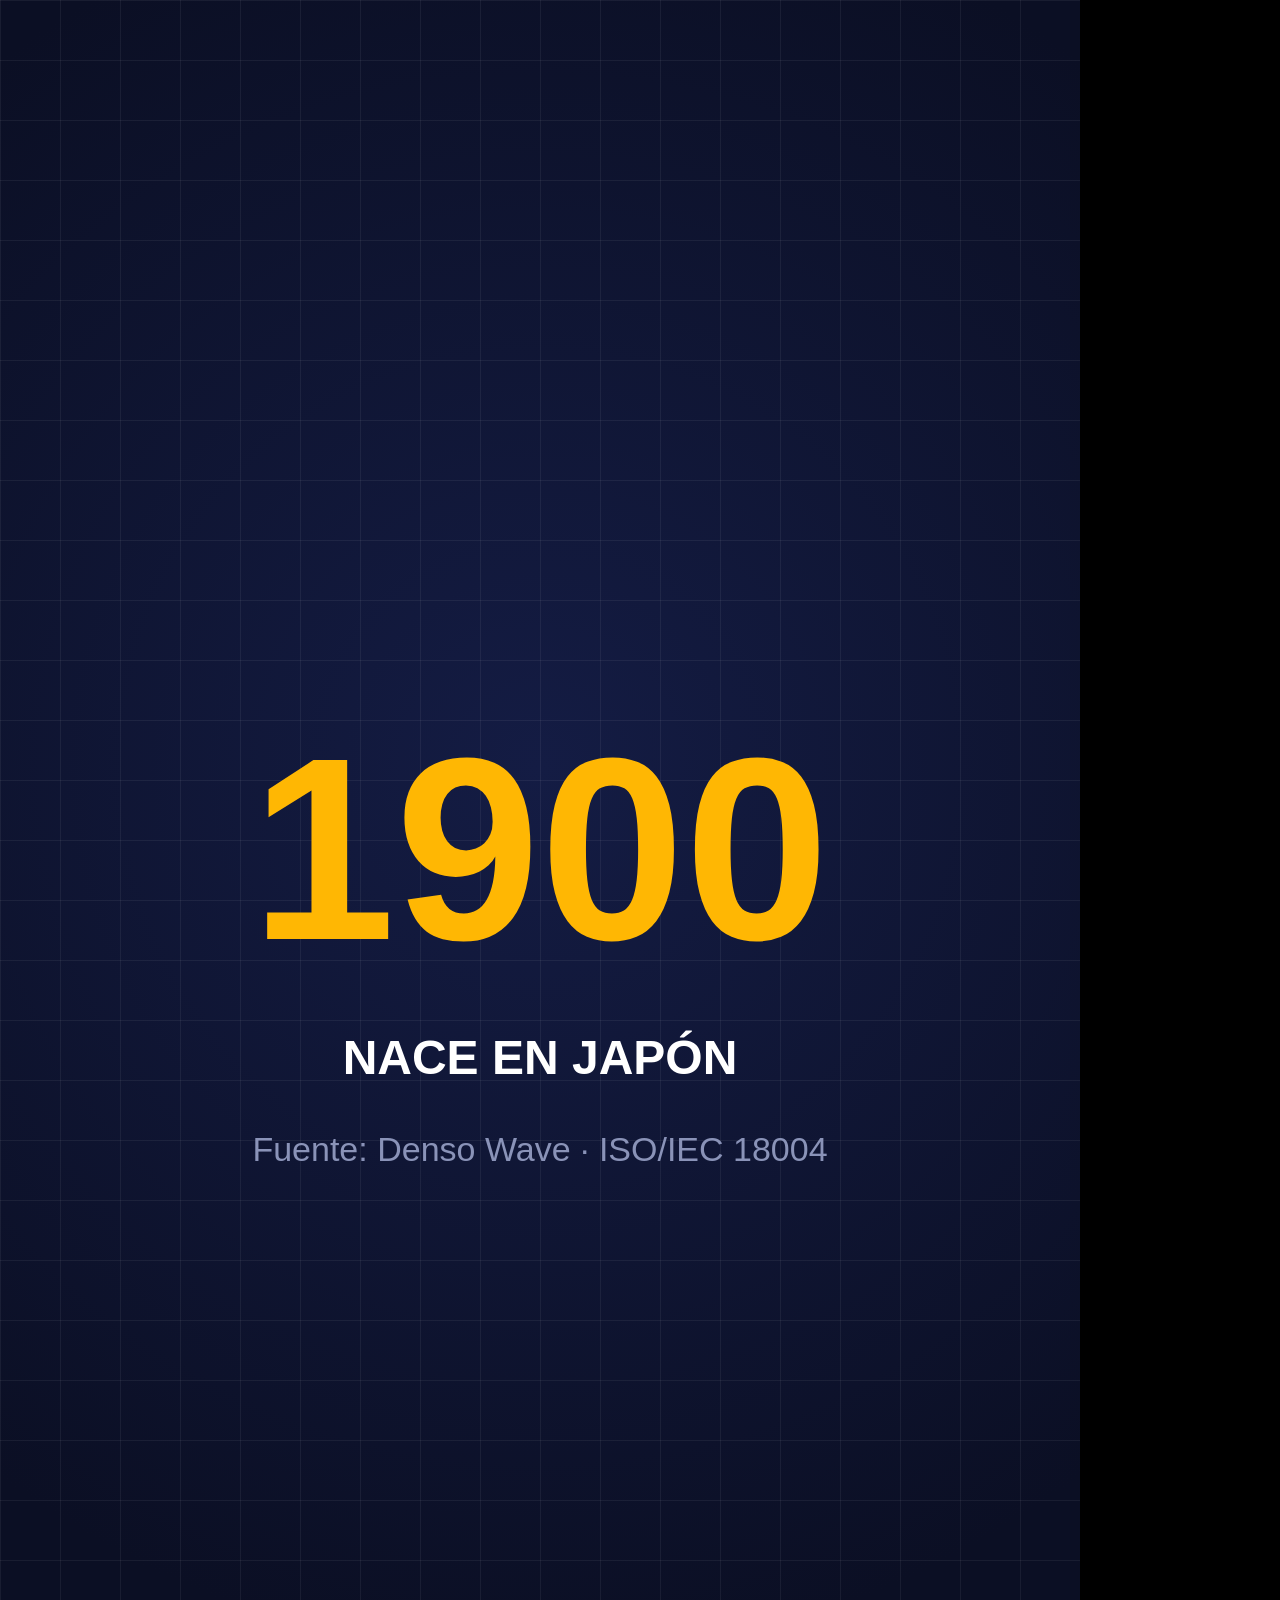
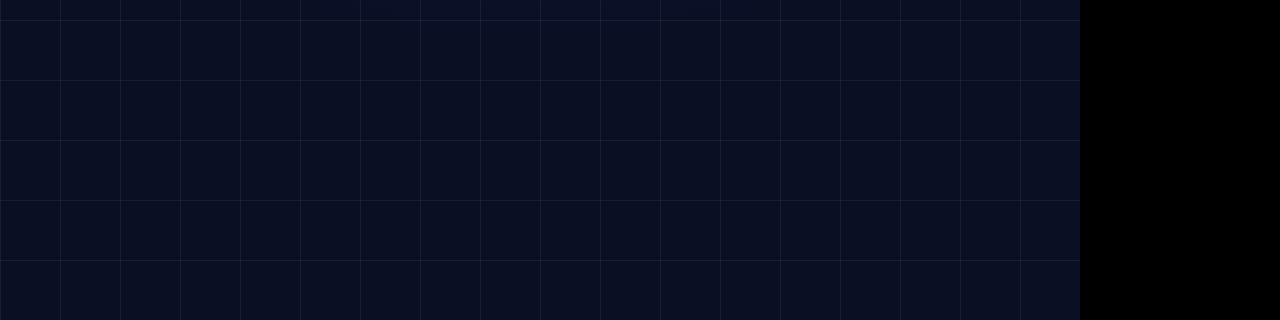
==== episodios/ep01-qr/index.html @ 5efbfc50 "Añade narración TTS y corrige audio en ep01" ====
<!doctype html>
<html lang="es"><head><meta charset="utf-8"><title>Así funciona · QR</title>
<style>
:root{--navy:#192653;--bg:#0B0F24;--blue:#4B5BFF;--amber:#FFB703;--dim:#8A93B8;--bad:#FF5A5F}
*{box-sizing:border-box;margin:0;padding:0}
body{background:#000}
#stage{position:relative;width:1080px;height:1920px;overflow:hidden;background:radial-gradient(circle at 50% 40%,#141c44,var(--bg) 70%);font-family:Montserrat,Inter,Arial,sans-serif;color:#fff}
.grid{position:absolute;inset:0;background-image:linear-gradient(#ffffff0f 1px,transparent 1px),linear-gradient(90deg,#ffffff0f 1px,transparent 1px);background-size:60px 60px}
.abs{position:absolute}
#cap{position:absolute;left:0;right:0;top:300px;height:200px}
.chunk{position:absolute;left:0;right:0;top:0;text-align:center;font-size:76px;font-weight:600;line-height:1.3;opacity:0;visibility:hidden}
.chunk span{color:var(--dim);display:inline-block;margin:0 10px;position:relative}
.chunk span.key{border:4px solid var(--blue);padding:0 14px;border-radius:6px}
.chunk span.key::before,.chunk span.key::after{content:"";position:absolute;width:18px;height:18px;border-radius:50%;background:var(--blue)}
.chunk span.key::before{left:-12px;top:-12px}.chunk span.key::after{right:-12px;bottom:-12px}
#qrclip{left:0;top:0;width:1080px;height:1920px}
#qrwrap{left:127px;top:500px;width:825px;height:825px;background:#fff;border-radius:36px;clip-path:inset(0px)}
#qrsvg{position:absolute;left:66px;top:66px}
.m{fill:#0B0F24}
.patch{left:317px;top:317px;width:190px;height:190px;background:var(--navy);border:6px dashed var(--amber);border-radius:20px;opacity:0}
#logo{left:317px;top:317px;width:190px;height:190px;background:var(--blue);border-radius:36px;display:flex;align-items:center;justify-content:center;font-size:44px;font-weight:800;opacity:0}
#lbls div{position:absolute;left:0;right:0;top:1360px;text-align:center;font-size:46px;font-weight:800;letter-spacing:2px;opacity:0;visibility:hidden}
.card{position:absolute;top:1100px;width:300px;height:220px;border-radius:28px;background:var(--navy);border:4px solid var(--blue);display:flex;align-items:center;justify-content:center;font-size:42px;font-weight:800;opacity:0}
#dato{position:absolute;inset:0;text-align:center}
#num{position:absolute;left:0;right:0;top:700px;font-size:260px;font-weight:800;color:var(--amber)}
#dato .t{position:absolute;left:0;right:0;top:1030px;font-size:48px;font-weight:800}
#dato .s{position:absolute;left:0;right:0;top:1130px;font-size:34px;color:var(--dim)}
#sheet{position:absolute;left:90px;top:760px;width:900px;height:560px;background:#141a33;border-radius:40px;border:3px solid #ffffff22}
#sheet .h{position:absolute;left:0;right:0;top:36px;text-align:center;font-size:40px;font-weight:600;color:var(--dim)}
.av{position:absolute;top:150px;width:150px;height:150px;border-radius:50%;background:var(--navy);border:4px solid var(--blue);display:flex;align-items:center;justify-content:center;font-size:56px;font-weight:800}
#ring{position:absolute;left:105px;top:105px;width:240px;height:240px;border-radius:50%;border:6px solid var(--amber);opacity:0}
#sent{position:absolute;left:150px;right:150px;top:400px;height:100px;border-radius:50px;background:var(--blue);display:flex;align-items:center;justify-content:center;font-size:44px;font-weight:800;opacity:0}
</style></head><body>
<div data-hf-id="hf-7n1z" id="stage" data-composition-id="qr-ep01" data-start="0" data-width="1080" data-height="1920">
  <div data-hf-id="hf-bqx1" id="bg-grid" class="grid clip" data-start="0" data-duration="74" data-track-index="0"></div>
  <div data-hf-id="hf-u56j" id="qrclip" class="abs clip" data-start="0" data-duration="63" data-track-index="1"><div data-hf-id="hf-3ztn" id="qrwrap" class="abs">
    <svg data-hf-id="hf-tzsp" id="qrsvg" width="693" height="693" viewBox="0 0 693 693"></svg>
    <div data-hf-id="hf-oa7d" id="p1" class="abs patch"></div><div data-hf-id="hf-wxkw" id="logo" class="abs">LOGO</div>
  </div></div>
  <div data-hf-id="hf-8rom" id="lbls" class="clip" data-start="0" data-duration="63" data-track-index="2"></div>
  <div data-hf-id="hf-xuyz" id="cards" class="clip" data-start="6" data-duration="7" data-track-index="3">
    <div data-hf-id="hf-lm09" class="card" style="left:60px">MENÚ</div><div data-hf-id="hf-x2vm" class="card" style="left:390px">ENTRADA</div><div data-hf-id="hf-tew7" class="card" style="left:720px">PAGO</div>
  </div>
  <div data-hf-id="hf-582c" id="dato" class="clip" data-start="63" data-duration="6" data-track-index="3">
    <div data-hf-id="hf-shkp" id="num">1900</div><div data-hf-id="hf-7zqu" class="t">NACE EN JAPÓN</div><div data-hf-id="hf-w5sp" class="s">Fuente: Denso Wave · ISO/IEC 18004</div>
  </div>
  <div data-hf-id="hf-tru1" id="cta" class="clip" data-start="69" data-duration="5" data-track-index="3">
    <div data-hf-id="hf-0n66" id="sheet"><div data-hf-id="hf-naue" class="h">Enviar a</div>
      <div data-hf-id="hf-m9y5" class="av" style="left:75px">A</div><div data-hf-id="hf-l2ex" class="av" style="left:285px">B</div><div data-hf-id="hf-ypoh" class="av" style="left:495px">C</div><div data-hf-id="hf-crvk" class="av" style="left:705px">D</div>
      <div data-hf-id="hf-m1rf" id="ring"></div><div data-hf-id="hf-3j3k" id="sent">✓ Enviado</div></div>
  </div>
  <div data-hf-id="hf-qo00" id="cap" class="clip" data-start="0" data-duration="74" data-track-index="5"></div>
  <audio id="voz" src="voz.wav" data-start="0" data-duration="74" data-track-index="9" data-volume="1"></audio>
  <script src="https://cdn.jsdelivr.net/npm/gsap@3.12.5/dist/gsap.min.js"></script>
  <script>
  const tl=gsap.timeline({paused:true});
  const N=[[0, 6, "Tapa un trozo de un [QR] y sigue funcionando. Tapa una [esquina] y no."], [6, 13, "Está en [menús], entradas y pagos. ¿Pero qué hay dentro de esos [cuadraditos]?"], [13, 23, "Es una cuadrícula de cuadrados negros y blancos. Cada uno es un [bit]: un uno o un cero."], [23, 34, "Los tres cuadrados grandes de las [esquinas] le dicen a la cámara dónde empieza el código y cómo está girado."], [34, 45, "El resto guarda un [enlace] en bits. Leerlo no necesita [internet]: el móvil solo abre lo que dice."], [45, 55, "Y hay un truco: guarda datos de sobra. Por eso aguanta un [logo] encima o un rasguño, hasta cierto punto."], [55, 63, "Pero las [esquinas] no se pueden reconstruir, y sin [margen] blanco alrededor, tampoco se lee."], [63, 69, "Nació en [1994] en Japón, para seguir piezas de coches."], [69, 74, "Envíaselo a quien aún [desconfía] de escanear QR."]];
  const n=21,m=33,rnd=(()=>{let a=7;return()=>{a|=0;a=a+0x6D2B79F5|0;let t=Math.imul(a^a>>>15,1|a);t=t+Math.imul(t^t>>>7,61|t)^t;return((t^t>>>14)>>>0)/4294967296}})();
  let f='',t='',d='';
  for(let r=0;r<n;r++)for(let c=0;c<n;c++){
    const R=`<rect x="${c*m}" y="${r*m}" width="${m-3}" height="${m-3}" rx="5"/>`;
    if((r<7&&c<7)||(r<7&&c>=n-7)||(r>=n-7&&c<7)){const a=r<7?r:r-(n-7),b=c<7?c:c-(n-7);if(a%6===0||b%6===0||(a>1&&a<5&&b>1&&b<5))f+=R;}
    else if((r<8&&c<8)||(r<8&&c>=n-8)||(r>=n-8&&c<8)){}
    else if(r===6||c===6){if((r===6&&c%2===0)||(c===6&&r%2===0))t+=R;}
    else if(rnd()>.5)d+=R;
  }
  const S7=7*m;
  const hl=[[0,0],[(n-7)*m,0],[0,(n-7)*m]].map(([x,y])=>`<rect x="${x-14}" y="${y-14}" width="${S7+25}" height="${S7+25}" fill="none" stroke="#4B5BFF" stroke-width="7" rx="8"/>`+[[x-14,y-14],[x+S7+11,y-14],[x-14,y+S7+11],[x+S7+11,y+S7+11]].map(([a,b])=>`<circle cx="${a}" cy="${b}" r="13" fill="#4B5BFF"/>`).join('')).join('');
  document.getElementById('qrsvg').innerHTML=`<g id="f" class="m">${f}</g><g id="t" class="m">${t}</g><g id="d" class="m">${d}</g><g id="hl" opacity="0">${hl}</g>`;
  const W='#qrwrap';
  // ---- subtítulos karaoke (tiempos repartidos por tramo; sustituir por tiempos reales de Whisper) ----
  const cap=document.getElementById('cap');
  N.forEach(([a,b,txt])=>{
    const w=txt.split(' '),dur=(b-a-0.4)/w.length;
    for(let i=0;i<w.length;i+=3){
      const ch=w.slice(i,i+3),el=document.createElement('div');el.className='chunk';
      const sp=ch.map(x=>{const s=document.createElement('span'),k=/\[.*\]/.test(x);s.textContent=x.replace(/[\[\]]/g,'');if(k)s.className='key';el.appendChild(s);return s;});
      cap.appendChild(el);
      const s0=a+i*dur,e0=a+(i+ch.length)*dur;
      tl.set(el,{autoAlpha:1},s0).set(el,{autoAlpha:0},e0);
      sp.forEach((s,j)=>tl.set(s,{color:'#fff',fontWeight:800},s0+j*dur));
    }
  });
  // ---- etiquetas ----
  const LB=[[1.4,3.2,'✓ SE LEE'],[3.8,5.8,'✕ NO SE LEE','bad'],[13.6,19,'NEGRO = 1  ·  BLANCO = 0'],[19.2,22.8,'1 0 1 1 0 0 1 0'],[24,33.4,'ESQUINAS → POSICIÓN Y GIRO'],[34.6,39.6,'DATOS → ENLACE EN BITS'],[40,44.6,'SIN INTERNET'],[46,49,'LOGO ENCIMA ✓'],[49.2,54.6,'SE RECUPERA HASTA ~30 % (NIVEL H)'],[55.6,58.5,'✕ ESQUINA TAPADA','bad'],[59.6,62.8,'✕ SIN MARGEN BLANCO','bad']];
  const lb=document.getElementById('lbls');
  LB.forEach(([a,b,txt,c])=>{const e=document.createElement('div');e.textContent=txt;e.style.color=c==='bad'?'var(--bad)':'var(--amber)';lb.appendChild(e);tl.fromTo(e,{autoAlpha:0},{autoAlpha:1,duration:.25},a).to(e,{autoAlpha:0,duration:.2},b);});
  // ---- 1 gancho ----
  tl.from(W,{scale:.6,autoAlpha:0,duration:.8,ease:'power2.out'},0)
    .to('#p1',{opacity:1,duration:.4},1.2)
    .to('#p1',{x:-237,y:-237,scale:1.421,duration:.5},3.4)
    .to('#p1',{opacity:0,duration:.4},5.4);
  // ---- 2 ancla ----
  tl.to(W,{scale:.4,y:-300,duration:.8,ease:'power2.inOut'},6)
    .fromTo('.card',{y:60,opacity:0},{y:0,opacity:1,duration:.5,stagger:.25},7.2)
    .to(W,{scale:1,y:0,duration:.8,ease:'power2.inOut'},12.2);
  // ---- 3 cuadrícula / bits ----
  tl.to('.m rect',{opacity:.12,duration:.3},13).to('.m rect',{opacity:1,duration:.01,stagger:.02},13.4);
  // ---- 4 esquinas ----
  tl.to('#d rect,#t rect',{opacity:.15,duration:.4},23).to('#hl',{opacity:1,duration:.5},24)
    .to(W,{rotation:90,duration:1.4,ease:'power2.inOut'},28).to(W,{rotation:0,duration:1.2,ease:'power2.inOut'},31)
    .to('#hl',{opacity:0,duration:.3},33.5);
  // ---- 5 datos ----
  tl.to('#d rect,#t rect',{opacity:1,duration:.3},34).to('#f rect',{opacity:.15,duration:.3},34)
    .to('#d',{fill:'#FFB703',duration:.4},34.4)
    .to('#d',{fill:'#0B0F24',duration:.3},45).to('#f rect',{opacity:1,duration:.3},45);
  // ---- 6 corrección de errores ----
  tl.fromTo('#logo',{scale:.3,opacity:0},{scale:1,opacity:1,duration:.5},46).to('#logo',{opacity:0,duration:.3},54.5);
  // ---- 7 esquina tapada y margen ----
  tl.to('#p1',{opacity:1,duration:.4},55.5).to('#p1',{opacity:0,duration:.4},58.6)
    .to(W,{clipPath:'inset(66px 66px 66px 66px)',duration:.8},59.3);
  // ---- 8 dato ----
  const o={v:1900},num=document.getElementById('num');
  tl.fromTo(o,{v:1900},{v:1994,duration:1.5,ease:'power2.out',snap:{v:1},onUpdate:()=>{num.textContent=o.v}},63.2);
  // ---- 9 CTA ----
  tl.from('#sheet',{y:300,opacity:0,duration:.6},69.2).from('.av',{scale:0,duration:.3,stagger:.1},69.8)
    .fromTo('#ring',{scale:.2,opacity:1},{scale:1.4,opacity:0,duration:.6},71).to('#sent',{opacity:1,duration:.3},71.6);
  window.__timelines=window.__timelines||{};window.__timelines['qr-ep01']=tl;
  </script>
</div></body></html>
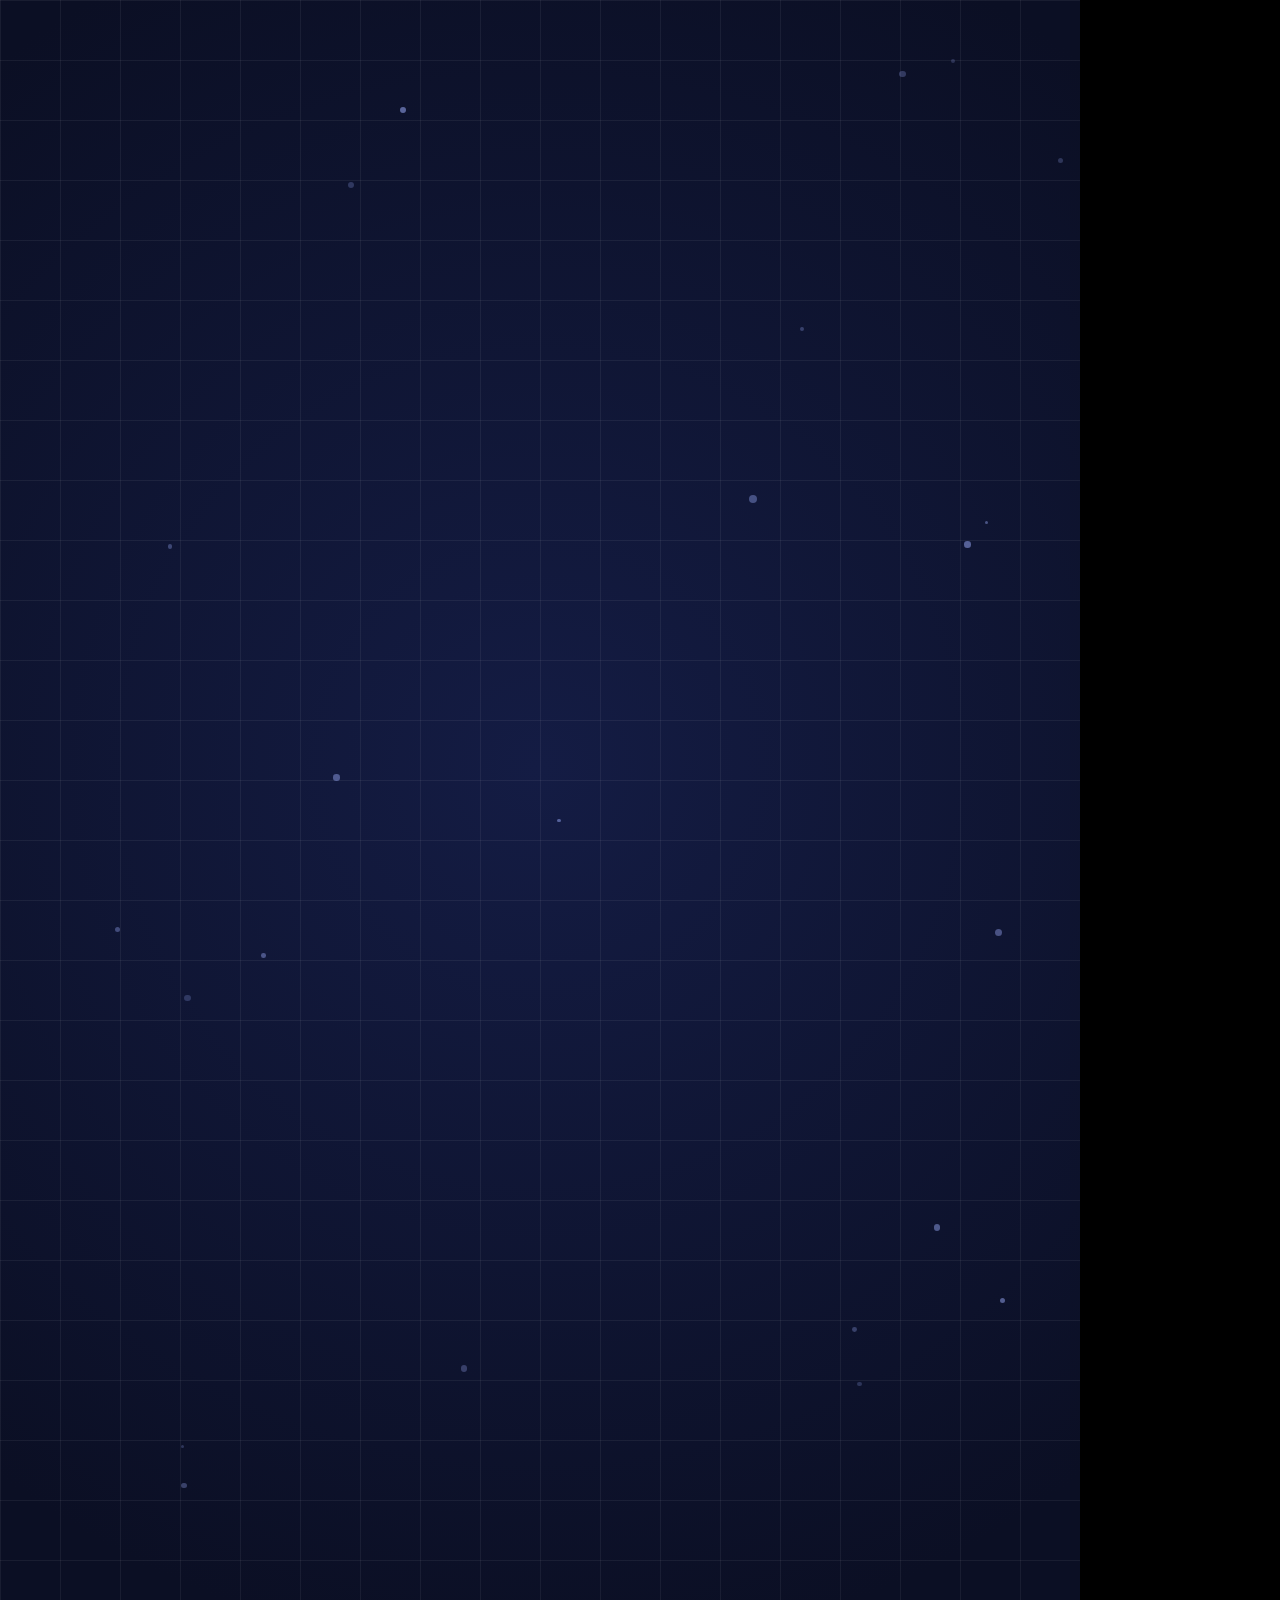
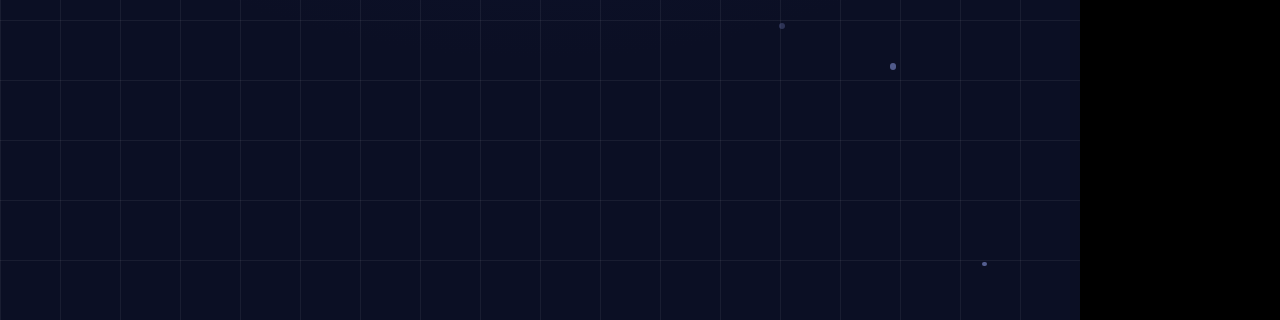
==== commit 6e419bea: "Add files via upload" ====
--- a/episodios/ep01-qr/index.html
+++ b/episodios/ep01-qr/index.html
@@ -5,15 +5,17 @@
 *{box-sizing:border-box;margin:0;padding:0}
 body{background:#000}
 #stage{position:relative;width:1080px;height:1920px;overflow:hidden;background:radial-gradient(circle at 50% 40%,#141c44,var(--bg) 70%);font-family:Montserrat,Inter,Arial,sans-serif;color:#fff}
-.grid{position:absolute;inset:0;background-image:linear-gradient(#ffffff0f 1px,transparent 1px),linear-gradient(90deg,#ffffff0f 1px,transparent 1px);background-size:60px 60px}
 .abs{position:absolute}
+#bgclip,#qrclip{left:0;top:0;width:1080px;height:1920px}
+.grid{position:absolute;inset:-480px;background-image:linear-gradient(#ffffff0f 1px,transparent 1px),linear-gradient(90deg,#ffffff0f 1px,transparent 1px);background-size:60px 60px}
+#dust,#world{position:absolute;left:0;top:0;width:1080px;height:1920px;transform-origin:540px 960px}
+.dot{position:absolute;border-radius:50%;background:#9fb0ff}
 #cap{position:absolute;left:0;right:0;top:300px;height:200px}
 .chunk{position:absolute;left:0;right:0;top:0;text-align:center;font-size:76px;font-weight:600;line-height:1.3;opacity:0;visibility:hidden}
 .chunk span{color:var(--dim);display:inline-block;margin:0 10px;position:relative}
 .chunk span.key{border:4px solid var(--blue);padding:0 14px;border-radius:6px}
 .chunk span.key::before,.chunk span.key::after{content:"";position:absolute;width:18px;height:18px;border-radius:50%;background:var(--blue)}
 .chunk span.key::before{left:-12px;top:-12px}.chunk span.key::after{right:-12px;bottom:-12px}
-#qrclip{left:0;top:0;width:1080px;height:1920px}
 #qrwrap{left:127px;top:500px;width:825px;height:825px;background:#fff;border-radius:36px;clip-path:inset(0px)}
 #qrsvg{position:absolute;left:66px;top:66px}
 .m{fill:#0B0F24}
@@ -22,6 +24,7 @@
 #lbls div{position:absolute;left:0;right:0;top:1360px;text-align:center;font-size:46px;font-weight:800;letter-spacing:2px;opacity:0;visibility:hidden}
 .card{position:absolute;top:1100px;width:300px;height:220px;border-radius:28px;background:var(--navy);border:4px solid var(--blue);display:flex;align-items:center;justify-content:center;font-size:42px;font-weight:800;opacity:0}
 #dato{position:absolute;inset:0;text-align:center}
+#datoin{position:absolute;inset:0}
 #num{position:absolute;left:0;right:0;top:700px;font-size:260px;font-weight:800;color:var(--amber)}
 #dato .t{position:absolute;left:0;right:0;top:1030px;font-size:48px;font-weight:800}
 #dato .s{position:absolute;left:0;right:0;top:1130px;font-size:34px;color:var(--dim)}
@@ -31,25 +34,27 @@
 #ring{position:absolute;left:105px;top:105px;width:240px;height:240px;border-radius:50%;border:6px solid var(--amber);opacity:0}
 #sent{position:absolute;left:150px;right:150px;top:400px;height:100px;border-radius:50px;background:var(--blue);display:flex;align-items:center;justify-content:center;font-size:44px;font-weight:800;opacity:0}
 </style></head><body>
-<div data-hf-id="hf-7n1z" id="stage" data-composition-id="qr-ep01" data-start="0" data-width="1080" data-height="1920">
-  <div data-hf-id="hf-bqx1" id="bg-grid" class="grid clip" data-start="0" data-duration="74" data-track-index="0"></div>
-  <div data-hf-id="hf-u56j" id="qrclip" class="abs clip" data-start="0" data-duration="63" data-track-index="1"><div data-hf-id="hf-3ztn" id="qrwrap" class="abs">
-    <svg data-hf-id="hf-tzsp" id="qrsvg" width="693" height="693" viewBox="0 0 693 693"></svg>
-    <div data-hf-id="hf-oa7d" id="p1" class="abs patch"></div><div data-hf-id="hf-wxkw" id="logo" class="abs">LOGO</div>
+<div id="stage" data-composition-id="qr-ep01" data-start="0" data-width="1080" data-height="1920">
+  <div id="bgclip" class="abs clip" data-start="0" data-duration="74" data-track-index="0"><div id="bg-grid" class="grid"></div><div id="dust"></div></div>
+  <div id="qrclip" class="abs clip" data-start="0" data-duration="63" data-track-index="1">
+    <div id="world"><div id="qrwrap" class="abs">
+      <svg id="qrsvg" width="693" height="693" viewBox="0 0 693 693"></svg>
+      <div id="p1" class="abs patch"></div><div id="logo" class="abs">LOGO</div>
+    </div></div>
+  </div>
+  <div id="lbls" class="clip" data-start="0" data-duration="63" data-track-index="2"></div>
+  <div id="cards" class="clip" data-start="6" data-duration="7" data-track-index="3">
+    <div class="card" style="left:60px">MENÚ</div><div class="card" style="left:390px">ENTRADA</div><div class="card" style="left:720px">PAGO</div>
+  </div>
+  <div id="dato" class="clip" data-start="63" data-duration="6" data-track-index="3"><div id="datoin">
+    <div id="num">1900</div><div class="t">NACE EN JAPÓN</div><div class="s">Fuente: Denso Wave · ISO/IEC 18004</div>
   </div></div>
-  <div data-hf-id="hf-8rom" id="lbls" class="clip" data-start="0" data-duration="63" data-track-index="2"></div>
-  <div data-hf-id="hf-xuyz" id="cards" class="clip" data-start="6" data-duration="7" data-track-index="3">
-    <div data-hf-id="hf-lm09" class="card" style="left:60px">MENÚ</div><div data-hf-id="hf-x2vm" class="card" style="left:390px">ENTRADA</div><div data-hf-id="hf-tew7" class="card" style="left:720px">PAGO</div>
+  <div id="cta" class="clip" data-start="69" data-duration="5" data-track-index="3">
+    <div id="sheet"><div class="h">Enviar a</div>
+      <div class="av" style="left:75px">A</div><div class="av" style="left:285px">B</div><div class="av" style="left:495px">C</div><div class="av" style="left:705px">D</div>
+      <div id="ring"></div><div id="sent">✓ Enviado</div></div>
   </div>
-  <div data-hf-id="hf-582c" id="dato" class="clip" data-start="63" data-duration="6" data-track-index="3">
-    <div data-hf-id="hf-shkp" id="num">1900</div><div data-hf-id="hf-7zqu" class="t">NACE EN JAPÓN</div><div data-hf-id="hf-w5sp" class="s">Fuente: Denso Wave · ISO/IEC 18004</div>
-  </div>
-  <div data-hf-id="hf-tru1" id="cta" class="clip" data-start="69" data-duration="5" data-track-index="3">
-    <div data-hf-id="hf-0n66" id="sheet"><div data-hf-id="hf-naue" class="h">Enviar a</div>
-      <div data-hf-id="hf-m9y5" class="av" style="left:75px">A</div><div data-hf-id="hf-l2ex" class="av" style="left:285px">B</div><div data-hf-id="hf-ypoh" class="av" style="left:495px">C</div><div data-hf-id="hf-crvk" class="av" style="left:705px">D</div>
-      <div data-hf-id="hf-m1rf" id="ring"></div><div data-hf-id="hf-3j3k" id="sent">✓ Enviado</div></div>
-  </div>
-  <div data-hf-id="hf-qo00" id="cap" class="clip" data-start="0" data-duration="74" data-track-index="5"></div>
+  <div id="cap" class="clip" data-start="0" data-duration="74" data-track-index="5"></div>
   <audio id="voz" src="voz.wav" data-start="0" data-duration="74" data-track-index="9" data-volume="1"></audio>
   <script src="https://cdn.jsdelivr.net/npm/gsap@3.12.5/dist/gsap.min.js"></script>
   <script>
@@ -68,51 +73,75 @@
   const hl=[[0,0],[(n-7)*m,0],[0,(n-7)*m]].map(([x,y])=>`<rect x="${x-14}" y="${y-14}" width="${S7+25}" height="${S7+25}" fill="none" stroke="#4B5BFF" stroke-width="7" rx="8"/>`+[[x-14,y-14],[x+S7+11,y-14],[x-14,y+S7+11],[x+S7+11,y+S7+11]].map(([a,b])=>`<circle cx="${a}" cy="${b}" r="13" fill="#4B5BFF"/>`).join('')).join('');
   document.getElementById('qrsvg').innerHTML=`<g id="f" class="m">${f}</g><g id="t" class="m">${t}</g><g id="d" class="m">${d}</g><g id="hl" opacity="0">${hl}</g>`;
   const W='#qrwrap';
-  // ---- subtítulos karaoke (tiempos repartidos por tramo; sustituir por tiempos reales de Whisper) ----
+  // ---- polvo flotante (profundidad) ----
+  const dust=document.getElementById('dust');
+  for(let i=0;i<26;i++){const e=document.createElement('div');e.className='dot';const z=3+rnd()*5;e.style.cssText=`left:${rnd()*1080}px;top:${rnd()*1920}px;width:${z}px;height:${z}px;opacity:${.2+rnd()*.35}`;dust.appendChild(e);}
+  tl.to('.dot',{y:i=>-(120+(i%5)*70),duration:74,ease:'none'},0);
+  // ---- CÁMARA VIRTUAL ----
+  // focus(px,py,S): lleva el punto (px,py) del mundo al centro de la pantalla con zoom S
+  const focus=(px,py,S)=>({x:-S*(px-540),y:-S*(py-960),s:S,r:0});
+  const cl=(v,a)=>Math.max(-a,Math.min(a,v));
+  function cam(t0,dur,st,ease='power2.inOut'){
+    const ps=Math.min(st.s,6);
+    tl.to('#world',{x:st.x,y:st.y,scale:st.s,rotation:st.r,duration:dur,ease},t0)
+      .to('#bg-grid',{x:cl(st.x*.25,220),y:cl(st.y*.25,220),scale:1+(ps-1)*.2,duration:dur,ease},t0)
+      .to('#dust',{x:cl(st.x*.5,400),y:cl(st.y*.5,400),scale:1+(ps-1)*.4,duration:dur,ease},t0);
+  }
+  const blur=(t0,dur,px=7)=>tl.to('#world',{filter:`blur(${px}px)`,duration:dur/2,ease:'power1.out'},t0).to('#world',{filter:'blur(0px)',duration:dur/2,ease:'power1.in'},t0+dur/2);
+  tl.set('#world',{x:0,y:0,scale:1,rotation:0,filter:'blur(0px)'},0);
+  cam(0,6,{x:0,y:0,s:1.1,r:0},'none');                       // 1 gancho: empuje lento
+  cam(6,1.3,{x:0,y:-279,s:.4,r:0},'power3.inOut'); blur(6.1,.9);   // 2 ancla: la cámara se aleja
+  cam(7.4,4.8,{x:0,y:-292,s:.42,r:0},'none');
+  cam(12.2,1.4,focus(307,680,2.2),'power3.inOut'); blur(12.3,.9);  // 3 bits: zoom a los módulos
+  cam(13.6,5.4,focus(560,900,2.2),'none');
+  cam(19,1.4,{x:0,y:0,s:1,r:0});
+  cam(23,1.2,focus(307,680,2.3),'power3.inOut'); blur(23.1,.8,6);  // 4 esquinas: recorre las tres
+  cam(26.2,1.1,focus(769,680,2.3));
+  cam(28.6,1.1,focus(307,1142,2.3));
+  cam(31,1.5,{x:0,y:0,s:1,r:90}); blur(31,1.4,5);                  // giro: la orientación
+  cam(33.1,1.5,focus(640,911,1.5)); blur(33.1,1.3,5);
+  cam(34.6,9.4,focus(440,911,1.5),'none');                          // 5 datos: deriva lenta
+  cam(44,1.6,focus(538,911,1.6));                                   // 6 corrección: empuje al centro
+  tl.to(W,{x:7,y:-5,duration:.05},46.5).to(W,{x:-6,y:4,duration:.05},46.55).to(W,{x:0,y:0,duration:.08},46.6);  // impacto del logo
+  cam(49,6,focus(538,911,1.25),'none');
+  cam(55,1.1,focus(307,680,1.9));                                   // 7 esquina tapada
+  cam(59,1.2,{x:0,y:0,s:1,r:0});
+  cam(61.5,1.5,focus(307,680,64),'power3.in');                      // zoom-through hacia el dato
+  tl.to('#world',{filter:'blur(10px)',duration:1.5,ease:'power2.in'},61.5);
+  tl.to('#bg-grid',{x:0,y:0,scale:1,duration:1.6,ease:'power2.out'},63).to('#dust',{x:0,y:0,scale:1,duration:1.6,ease:'power2.out'},63);   // el fondo se asienta en el dato
+  // ---- subtítulos karaoke (tiempos reales por palabra, generados por tts_guion.py) ----
+  const CAPS=/*CAPS_START*/[{"w": "Tapa", "s": 0.0, "e": 0.35}, {"w": "un", "s": 0.35, "e": 0.52}, {"w": "trozo", "s": 0.52, "e": 0.87}, {"w": "de", "s": 0.87, "e": 1.04}, {"w": "un", "s": 1.04, "e": 1.21}, {"w": "[QR]", "s": 1.21, "e": 1.56}, {"w": "y", "s": 1.56, "e": 1.73}, {"w": "sigue", "s": 1.73, "e": 2.08}, {"w": "funcionando.", "s": 2.08, "e": 2.78, "f": true}, {"w": "Tapa", "s": 3.06, "e": 3.38}, {"w": "una", "s": 3.38, "e": 3.71}, {"w": "[esquina]", "s": 3.71, "e": 4.2}, {"w": "y", "s": 4.2, "e": 4.36}, {"w": "no.", "s": 4.36, "e": 4.52, "f": true}, {"w": "Está", "s": 6.0, "e": 6.35}, {"w": "en", "s": 6.35, "e": 6.52}, {"w": "[menús],", "s": 6.52, "e": 6.87}, {"w": "entradas", "s": 7.05, "e": 7.57}, {"w": "y", "s": 7.57, "e": 7.74}, {"w": "pagos.", "s": 7.74, "e": 8.09, "f": true}, {"w": "¿Pero", "s": 8.37, "e": 8.73}, {"w": "qué", "s": 8.73, "e": 8.91}, {"w": "hay", "s": 8.91, "e": 9.08}, {"w": "dentro", "s": 9.08, "e": 9.44}, {"w": "de", "s": 9.44, "e": 9.62}, {"w": "esos", "s": 9.62, "e": 9.98}, {"w": "[cuadraditos]?", "s": 9.98, "e": 10.69, "f": true}, {"w": "Es", "s": 13.0, "e": 13.18}, {"w": "una", "s": 13.18, "e": 13.55}, {"w": "cuadrícula", "s": 13.55, "e": 14.29}, {"w": "de", "s": 14.29, "e": 14.47}, {"w": "cuadrados", "s": 14.47, "e": 15.03}, {"w": "negros", "s": 15.03, "e": 15.4}, {"w": "y", "s": 15.4, "e": 15.58}, {"w": "blancos.", "s": 15.58, "e": 15.95, "f": true}, {"w": "Cada", "s": 16.23, "e": 16.53}, {"w": "uno", "s": 16.53, "e": 16.82}, {"w": "es", "s": 16.82, "e": 16.97}, {"w": "un", "s": 16.97, "e": 17.12}, {"w": "[bit]:", "s": 17.12, "e": 17.27}, {"w": "un", "s": 17.45, "e": 17.6}, {"w": "uno", "s": 17.6, "e": 17.89}, {"w": "o", "s": 17.89, "e": 18.04}, {"w": "un", "s": 18.04, "e": 18.19}, {"w": "cero.", "s": 18.19, "e": 18.49, "f": true}, {"w": "Los", "s": 23.0, "e": 23.17}, {"w": "tres", "s": 23.17, "e": 23.34}, {"w": "cuadrados", "s": 23.34, "e": 23.86}, {"w": "grandes", "s": 23.86, "e": 24.2}, {"w": "de", "s": 24.2, "e": 24.38}, {"w": "las", "s": 24.38, "e": 24.55}, {"w": "[esquinas]", "s": 24.55, "e": 25.06}, {"w": "le", "s": 25.06, "e": 25.24}, {"w": "dicen", "s": 25.24, "e": 25.58}, {"w": "a", "s": 25.58, "e": 25.75}, {"w": "la", "s": 25.75, "e": 25.92}, {"w": "cámara", "s": 25.92, "e": 26.44}, {"w": "dónde", "s": 26.44, "e": 26.78}, {"w": "empieza", "s": 26.78, "e": 27.3}, {"w": "el", "s": 27.3, "e": 27.47}, {"w": "código", "s": 27.47, "e": 27.99}, {"w": "y", "s": 27.99, "e": 28.16}, {"w": "cómo", "s": 28.16, "e": 28.5}, {"w": "está", "s": 28.5, "e": 28.85}, {"w": "girado.", "s": 28.85, "e": 29.36, "f": true}, {"w": "El", "s": 34.0, "e": 34.21}, {"w": "resto", "s": 34.21, "e": 34.62}, {"w": "guarda", "s": 34.62, "e": 35.03}, {"w": "un", "s": 35.03, "e": 35.23}, {"w": "[enlace]", "s": 35.23, "e": 35.85}, {"w": "en", "s": 35.85, "e": 36.06}, {"w": "bits.", "s": 36.06, "e": 36.26, "f": true}, {"w": "Leerlo", "s": 36.54, "e": 36.87}, {"w": "no", "s": 36.87, "e": 37.04}, {"w": "necesita", "s": 37.04, "e": 37.69}, {"w": "[internet]:", "s": 37.69, "e": 38.19}, {"w": "el", "s": 38.37, "e": 38.53}, {"w": "móvil", "s": 38.53, "e": 38.86}, {"w": "solo", "s": 38.86, "e": 39.19}, {"w": "abre", "s": 39.19, "e": 39.51}, {"w": "lo", "s": 39.51, "e": 39.68}, {"w": "que", "s": 39.68, "e": 39.84}, {"w": "dice.", "s": 39.84, "e": 40.17, "f": true}, {"w": "Y", "s": 45.0, "e": 45.18}, {"w": "hay", "s": 45.18, "e": 45.37}, {"w": "un", "s": 45.37, "e": 45.55}, {"w": "truco:", "s": 45.55, "e": 45.92}, {"w": "guarda", "s": 46.1, "e": 46.47}, {"w": "datos", "s": 46.47, "e": 46.84}, {"w": "de", "s": 46.84, "e": 47.02}, {"w": "sobra.", "s": 47.02, "e": 47.39, "f": true}, {"w": "Por", "s": 47.67, "e": 47.84}, {"w": "eso", "s": 47.84, "e": 48.16}, {"w": "aguanta", "s": 48.16, "e": 48.66}, {"w": "un", "s": 48.66, "e": 48.82}, {"w": "[logo]", "s": 48.82, "e": 49.15}, {"w": "encima", "s": 49.15, "e": 49.64}, {"w": "o", "s": 49.64, "e": 49.8}, {"w": "un", "s": 49.8, "e": 49.97}, {"w": "rasguño,", "s": 49.97, "e": 50.46}, {"w": "hasta", "s": 50.64, "e": 50.97}, {"w": "cierto", "s": 50.97, "e": 51.29}, {"w": "punto.", "s": 51.29, "e": 51.62, "f": true}, {"w": "Pero", "s": 55.0, "e": 55.36}, {"w": "las", "s": 55.36, "e": 55.54}, {"w": "[esquinas]", "s": 55.54, "e": 56.08}, {"w": "no", "s": 56.08, "e": 56.26}, {"w": "se", "s": 56.26, "e": 56.44}, {"w": "pueden", "s": 56.44, "e": 56.8}, {"w": "reconstruir,", "s": 56.8, "e": 57.33}, {"w": "y", "s": 57.51, "e": 57.69}, {"w": "sin", "s": 57.69, "e": 57.87}, {"w": "[margen]", "s": 57.87, "e": 58.23}, {"w": "blanco", "s": 58.23, "e": 58.59}, {"w": "alrededor,", "s": 58.59, "e": 59.31}, {"w": "tampoco", "s": 59.49, "e": 60.03}, {"w": "se", "s": 60.03, "e": 60.21}, {"w": "lee.", "s": 60.21, "e": 60.39, "f": true}, {"w": "Nació", "s": 63.0, "e": 63.35}, {"w": "en", "s": 63.35, "e": 63.53}, {"w": "[1994]", "s": 63.53, "e": 65.28}, {"w": "en", "s": 65.28, "e": 65.46}, {"w": "Japón,", "s": 65.46, "e": 65.81}, {"w": "para", "s": 65.99, "e": 66.34}, {"w": "seguir", "s": 66.34, "e": 66.69}, {"w": "piezas", "s": 66.69, "e": 67.04}, {"w": "de", "s": 67.04, "e": 67.22}, {"w": "coches.", "s": 67.22, "e": 67.57, "f": true}, {"w": "Envíaselo", "s": 69.0, "e": 69.77}, {"w": "a", "s": 69.77, "e": 69.96}, {"w": "quien", "s": 69.96, "e": 70.15}, {"w": "aún", "s": 70.15, "e": 70.35}, {"w": "[desconfía]", "s": 70.35, "e": 70.92}, {"w": "de", "s": 70.92, "e": 71.11}, {"w": "escanear", "s": 71.11, "e": 71.69}, {"w": "QR.", "s": 71.69, "e": 72.08, "f": true}]/*CAPS_END*/;
   const cap=document.getElementById('cap');
-  N.forEach(([a,b,txt])=>{
-    const w=txt.split(' '),dur=(b-a-0.4)/w.length;
-    for(let i=0;i<w.length;i+=3){
-      const ch=w.slice(i,i+3),el=document.createElement('div');el.className='chunk';
-      const sp=ch.map(x=>{const s=document.createElement('span'),k=/\[.*\]/.test(x);s.textContent=x.replace(/[\[\]]/g,'');if(k)s.className='key';el.appendChild(s);return s;});
-      cap.appendChild(el);
-      const s0=a+i*dur,e0=a+(i+ch.length)*dur;
-      tl.set(el,{autoAlpha:1},s0).set(el,{autoAlpha:0},e0);
-      sp.forEach((s,j)=>tl.set(s,{color:'#fff',fontWeight:800},s0+j*dur));
-    }
+  const WORDS=CAPS.length?CAPS:N.flatMap(([a,b,txt])=>{const w=txt.split(' '),d=(b-a-0.4)/w.length;return w.map((x,i)=>({w:x,s:a+i*d,e:a+(i+1)*d}))});
+  const G=[];let cur=[];
+  WORDS.forEach(x=>{cur.push(x);if(cur.length===3||x.f){G.push(cur);cur=[];}});
+  if(cur.length)G.push(cur);
+  G.forEach((g,gi)=>{
+    const el=document.createElement('div');el.className='chunk';
+    const sp=g.map(x=>{const s=document.createElement('span');s.textContent=x.w.replace(/[\[\]]/g,'');if(/\[.*\]/.test(x.w))s.className='key';el.appendChild(s);return s;});
+    cap.appendChild(el);
+    const s0=Math.max(0,g[0].s-0.08),nx=G[gi+1];
+    const e0=Math.max(s0+.2,Math.min(g[g.length-1].e+0.25,nx?nx[0].s-0.02:1e9));
+    tl.set(el,{autoAlpha:1},s0).set(el,{autoAlpha:0},e0);
+    sp.forEach((s,j)=>tl.set(s,{color:'#fff',fontWeight:800},g[j].s));
   });
   // ---- etiquetas ----
   const LB=[[1.4,3.2,'✓ SE LEE'],[3.8,5.8,'✕ NO SE LEE','bad'],[13.6,19,'NEGRO = 1  ·  BLANCO = 0'],[19.2,22.8,'1 0 1 1 0 0 1 0'],[24,33.4,'ESQUINAS → POSICIÓN Y GIRO'],[34.6,39.6,'DATOS → ENLACE EN BITS'],[40,44.6,'SIN INTERNET'],[46,49,'LOGO ENCIMA ✓'],[49.2,54.6,'SE RECUPERA HASTA ~30 % (NIVEL H)'],[55.6,58.5,'✕ ESQUINA TAPADA','bad'],[59.6,62.8,'✕ SIN MARGEN BLANCO','bad']];
   const lb=document.getElementById('lbls');
   LB.forEach(([a,b,txt,c])=>{const e=document.createElement('div');e.textContent=txt;e.style.color=c==='bad'?'var(--bad)':'var(--amber)';lb.appendChild(e);tl.fromTo(e,{autoAlpha:0},{autoAlpha:1,duration:.25},a).to(e,{autoAlpha:0,duration:.2},b);});
-  // ---- 1 gancho ----
+  // ---- escenas ----
   tl.from(W,{scale:.6,autoAlpha:0,duration:.8,ease:'power2.out'},0)
-    .to('#p1',{opacity:1,duration:.4},1.2)
-    .to('#p1',{x:-237,y:-237,scale:1.421,duration:.5},3.4)
-    .to('#p1',{opacity:0,duration:.4},5.4);
-  // ---- 2 ancla ----
-  tl.to(W,{scale:.4,y:-300,duration:.8,ease:'power2.inOut'},6)
-    .fromTo('.card',{y:60,opacity:0},{y:0,opacity:1,duration:.5,stagger:.25},7.2)
-    .to(W,{scale:1,y:0,duration:.8,ease:'power2.inOut'},12.2);
-  // ---- 3 cuadrícula / bits ----
+    .to('#p1',{opacity:1,duration:.4},1.2).to('#p1',{x:-237,y:-237,scale:1.421,duration:.5},3.4).to('#p1',{opacity:0,duration:.4},5.4);
+  tl.fromTo('.card',{y:60,opacity:0},{y:0,opacity:1,duration:.5,stagger:.25},7.2);
   tl.to('.m rect',{opacity:.12,duration:.3},13).to('.m rect',{opacity:1,duration:.01,stagger:.02},13.4);
-  // ---- 4 esquinas ----
-  tl.to('#d rect,#t rect',{opacity:.15,duration:.4},23).to('#hl',{opacity:1,duration:.5},24)
-    .to(W,{rotation:90,duration:1.4,ease:'power2.inOut'},28).to(W,{rotation:0,duration:1.2,ease:'power2.inOut'},31)
-    .to('#hl',{opacity:0,duration:.3},33.5);
-  // ---- 5 datos ----
+  tl.to('#d rect,#t rect',{opacity:.15,duration:.4},23).to('#hl',{opacity:1,duration:.5},24).to('#hl',{opacity:0,duration:.3},33.5);
   tl.to('#d rect,#t rect',{opacity:1,duration:.3},34).to('#f rect',{opacity:.15,duration:.3},34)
-    .to('#d',{fill:'#FFB703',duration:.4},34.4)
-    .to('#d',{fill:'#0B0F24',duration:.3},45).to('#f rect',{opacity:1,duration:.3},45);
-  // ---- 6 corrección de errores ----
+    .to('#d',{fill:'#FFB703',duration:.4},34.4).to('#d',{fill:'#0B0F24',duration:.3},45).to('#f rect',{opacity:1,duration:.3},45);
   tl.fromTo('#logo',{scale:.3,opacity:0},{scale:1,opacity:1,duration:.5},46).to('#logo',{opacity:0,duration:.3},54.5);
-  // ---- 7 esquina tapada y margen ----
-  tl.to('#p1',{opacity:1,duration:.4},55.5).to('#p1',{opacity:0,duration:.4},58.6)
-    .to(W,{clipPath:'inset(66px 66px 66px 66px)',duration:.8},59.3);
-  // ---- 8 dato ----
+  tl.to('#p1',{opacity:1,duration:.4},55.5).to('#p1',{opacity:0,duration:.4},58.6).to(W,{clipPath:'inset(66px 66px 66px 66px)',duration:.8},59.3);
   const o={v:1900},num=document.getElementById('num');
-  tl.fromTo(o,{v:1900},{v:1994,duration:1.5,ease:'power2.out',snap:{v:1},onUpdate:()=>{num.textContent=o.v}},63.2);
-  // ---- 9 CTA ----
+  tl.from('#datoin',{scale:1.8,opacity:0,filter:'blur(12px)',duration:.9,ease:'power3.out'},63)
+    .fromTo(o,{v:1900},{v:1994,duration:1.5,ease:'power2.out',snap:{v:1},onUpdate:()=>{num.textContent=o.v}},63.2);
   tl.from('#sheet',{y:300,opacity:0,duration:.6},69.2).from('.av',{scale:0,duration:.3,stagger:.1},69.8)
     .fromTo('#ring',{scale:.2,opacity:1},{scale:1.4,opacity:0,duration:.6},71).to('#sent',{opacity:1,duration:.3},71.6);
   window.__timelines=window.__timelines||{};window.__timelines['qr-ep01']=tl;
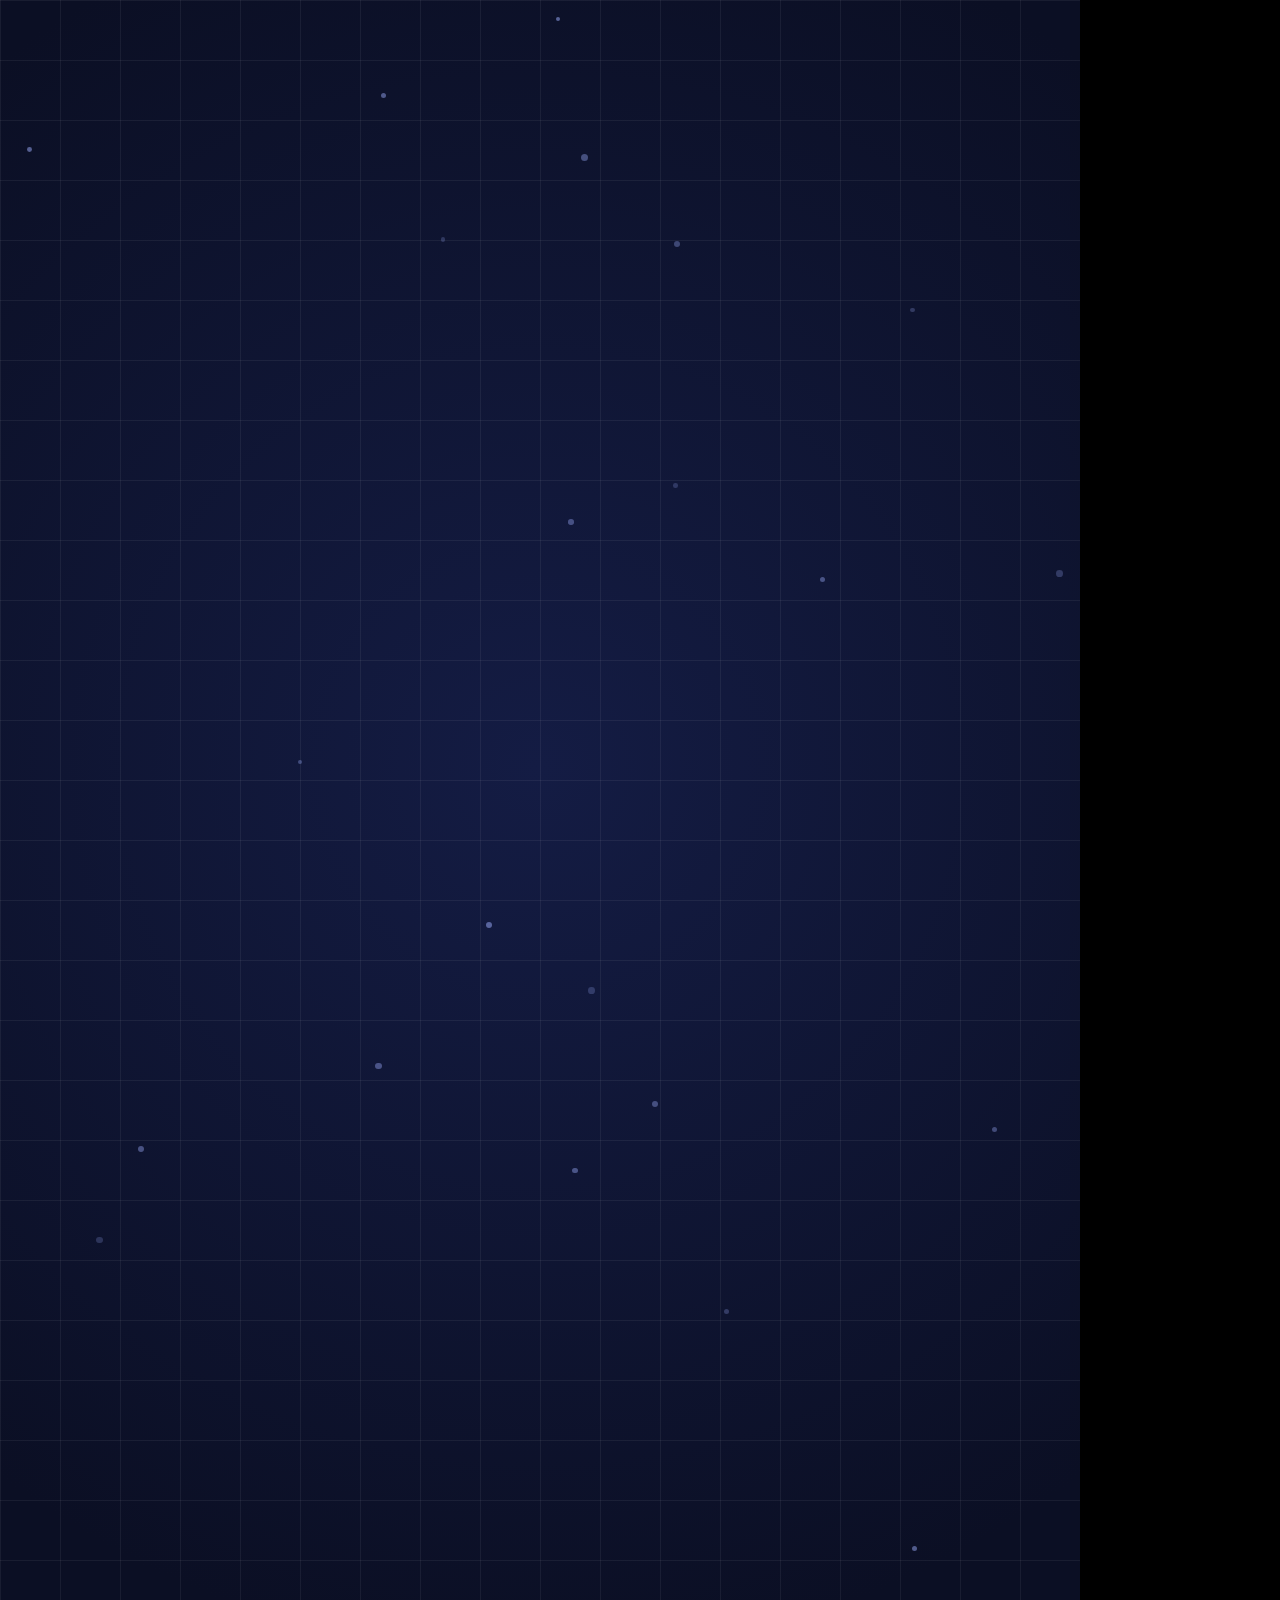
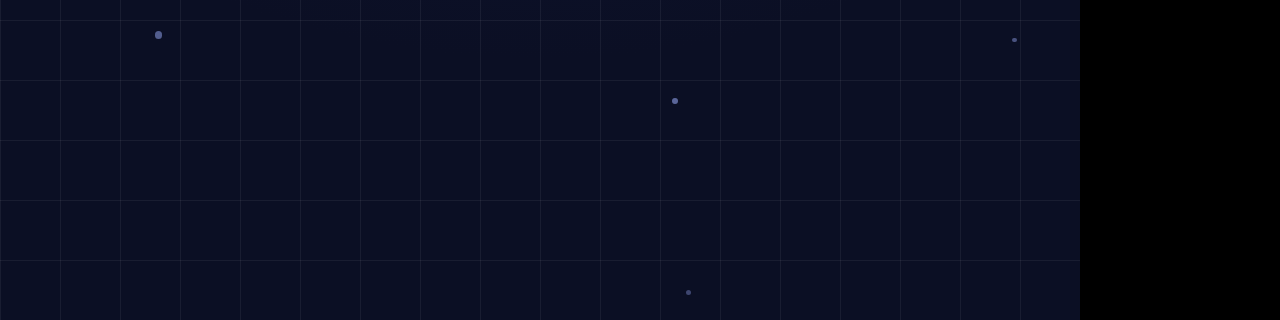
==== commit 6c23fe0f: "Añade comun/ y recuadros por frase (Fase 1)" ====
--- a/episodios/ep01-qr/index.html
+++ b/episodios/ep01-qr/index.html
@@ -1,65 +1,105 @@
 <!doctype html>
-<html lang="es"><head><meta charset="utf-8"><title>Así funciona · QR</title>
+<html lang="es"><head><meta charset="utf-8"><title>Así funciona</title>
 <style>
+/* comun: colores de marca, escenario, subtítulos, etiquetas, máscara anti-choque */
 :root{--navy:#192653;--bg:#0B0F24;--blue:#4B5BFF;--amber:#FFB703;--dim:#8A93B8;--bad:#FF5A5F}
 *{box-sizing:border-box;margin:0;padding:0}
 body{background:#000}
 #stage{position:relative;width:1080px;height:1920px;overflow:hidden;background:radial-gradient(circle at 50% 40%,#141c44,var(--bg) 70%);font-family:Montserrat,Inter,Arial,sans-serif;color:#fff}
 .abs{position:absolute}
-#bgclip,#qrclip{left:0;top:0;width:1080px;height:1920px}
+#bgclip{left:0;top:0;width:1080px;height:1920px}
+#qrclip{left:0;top:0;width:1080px;height:1920px;-webkit-mask-image:linear-gradient(180deg,transparent 430px,#000 530px);mask-image:linear-gradient(180deg,transparent 430px,#000 530px)}
 .grid{position:absolute;inset:-480px;background-image:linear-gradient(#ffffff0f 1px,transparent 1px),linear-gradient(90deg,#ffffff0f 1px,transparent 1px);background-size:60px 60px}
 #dust,#world{position:absolute;left:0;top:0;width:1080px;height:1920px;transform-origin:540px 960px}
 .dot{position:absolute;border-radius:50%;background:#9fb0ff}
-#cap{position:absolute;left:0;right:0;top:300px;height:200px}
-.chunk{position:absolute;left:0;right:0;top:0;text-align:center;font-size:76px;font-weight:600;line-height:1.3;opacity:0;visibility:hidden}
+#cap{position:absolute;left:0;right:0;top:130px;height:290px}
+.chunk{position:absolute;left:0;right:0;top:0;text-align:center;font-size:72px;font-weight:600;line-height:1.3;opacity:0;visibility:hidden}
 .chunk span{color:var(--dim);display:inline-block;margin:0 10px;position:relative}
 .chunk span.key{border:4px solid var(--blue);padding:0 14px;border-radius:6px}
 .chunk span.key::before,.chunk span.key::after{content:"";position:absolute;width:18px;height:18px;border-radius:50%;background:var(--blue)}
 .chunk span.key::before{left:-12px;top:-12px}.chunk span.key::after{right:-12px;bottom:-12px}
+#lbls div{position:absolute;left:50%;top:1340px;transform:translateX(-50%);width:max-content;max-width:980px;text-align:center;font-size:40px;font-weight:800;letter-spacing:1.5px;padding:16px 36px;border-radius:44px;background:rgba(11,15,36,.92);border:3px solid #ffffff22;opacity:0;visibility:hidden}
+/* propio del episodio */
 #qrwrap{left:127px;top:500px;width:825px;height:825px;background:#fff;border-radius:36px;clip-path:inset(0px)}
 #qrsvg{position:absolute;left:66px;top:66px}
 .m{fill:#0B0F24}
 .patch{left:317px;top:317px;width:190px;height:190px;background:var(--navy);border:6px dashed var(--amber);border-radius:20px;opacity:0}
-#logo{left:317px;top:317px;width:190px;height:190px;background:var(--blue);border-radius:36px;display:flex;align-items:center;justify-content:center;font-size:44px;font-weight:800;opacity:0}
-#lbls div{position:absolute;left:0;right:0;top:1360px;text-align:center;font-size:46px;font-weight:800;letter-spacing:2px;opacity:0;visibility:hidden}
-.card{position:absolute;top:1100px;width:300px;height:220px;border-radius:28px;background:var(--navy);border:4px solid var(--blue);display:flex;align-items:center;justify-content:center;font-size:42px;font-weight:800;opacity:0}
-#dato{position:absolute;inset:0;text-align:center}
-#datoin{position:absolute;inset:0}
-#num{position:absolute;left:0;right:0;top:700px;font-size:260px;font-weight:800;color:var(--amber)}
-#dato .t{position:absolute;left:0;right:0;top:1030px;font-size:48px;font-weight:800}
-#dato .s{position:absolute;left:0;right:0;top:1130px;font-size:34px;color:var(--dim)}
+#beam{left:0;top:0;width:825px;height:10px;background:var(--amber);box-shadow:0 0 30px 8px #FFB70388;opacity:0}
+.card{position:absolute;top:1100px;width:300px;height:220px;border-radius:28px;background:var(--navy);border:4px solid var(--blue);display:flex;align-items:center;justify-content:center;font-size:40px;font-weight:800;opacity:0}
 #sheet{position:absolute;left:90px;top:760px;width:900px;height:560px;background:#141a33;border-radius:40px;border:3px solid #ffffff22}
 #sheet .h{position:absolute;left:0;right:0;top:36px;text-align:center;font-size:40px;font-weight:600;color:var(--dim)}
 .av{position:absolute;top:150px;width:150px;height:150px;border-radius:50%;background:var(--navy);border:4px solid var(--blue);display:flex;align-items:center;justify-content:center;font-size:56px;font-weight:800}
 #ring{position:absolute;left:105px;top:105px;width:240px;height:240px;border-radius:50%;border:6px solid var(--amber);opacity:0}
 #sent{position:absolute;left:150px;right:150px;top:400px;height:100px;border-radius:50px;background:var(--blue);display:flex;align-items:center;justify-content:center;font-size:44px;font-weight:800;opacity:0}
+#fol{position:absolute;left:340px;top:560px;width:400px;height:96px;border-radius:48px;background:var(--amber);color:#0B0F24;font-size:44px;font-weight:800}
+#fol span{position:absolute;inset:0;display:flex;align-items:center;justify-content:center}
+#fol2{opacity:0}
 </style></head><body>
-<div id="stage" data-composition-id="qr-ep01" data-start="0" data-width="1080" data-height="1920">
-  <div id="bgclip" class="abs clip" data-start="0" data-duration="74" data-track-index="0"><div id="bg-grid" class="grid"></div><div id="dust"></div></div>
-  <div id="qrclip" class="abs clip" data-start="0" data-duration="63" data-track-index="1">
-    <div id="world"><div id="qrwrap" class="abs">
-      <svg id="qrsvg" width="693" height="693" viewBox="0 0 693 693"></svg>
-      <div id="p1" class="abs patch"></div><div id="logo" class="abs">LOGO</div>
-    </div></div>
+<div data-hf-id="hf-7n1z" id="stage" data-composition-id="qr-ep01" data-start="0" data-width="1080" data-height="1920">
+  <div data-hf-id="hf-117o" id="bgclip" class="abs clip" data-start="0" data-duration="70.0" data-track-index="0"><div data-hf-id="hf-7x5s" id="bg-grid" class="grid"></div><div data-hf-id="hf-r1g1" id="dust"></div></div>
+  <div data-hf-id="hf-vkyj" id="qrclip" class="abs clip" data-start="0" data-duration="65.0" data-track-index="1"><div data-hf-id="hf-j427" id="world"><div data-hf-id="hf-3ztn" id="qrwrap" class="abs">
+      <svg data-hf-id="hf-tzsp" id="qrsvg" width="693" height="693" viewBox="0 0 693 693"></svg>
+      <div data-hf-id="hf-oa7d" id="p1" class="abs patch"></div><div data-hf-id="hf-r4dr" id="beam" class="abs"></div>
+    </div>
+</div></div>
+  <div data-hf-id="hf-6x7q" id="lbls" class="clip" data-start="0" data-duration="65.0" data-track-index="2"></div>
+  <div data-hf-id="hf-9ba6" id="cards" class="clip" data-start="47.21" data-duration="6.77" data-track-index="3">
+    <div data-hf-id="hf-t2uo" class="card" style="left:60px">MENSAJE</div><div data-hf-id="hf-a53e" class="card" style="left:390px">CONTACTO</div><div data-hf-id="hf-51yg" class="card" style="left:720px">WEB</div>
   </div>
-  <div id="lbls" class="clip" data-start="0" data-duration="63" data-track-index="2"></div>
-  <div id="cards" class="clip" data-start="6" data-duration="7" data-track-index="3">
-    <div class="card" style="left:60px">MENÚ</div><div class="card" style="left:390px">ENTRADA</div><div class="card" style="left:720px">PAGO</div>
+  <div data-hf-id="hf-oy0n" id="cta" class="clip" data-start="65.0" data-duration="5" data-track-index="3">
+    <div data-hf-id="hf-hgxk" id="fol"><span data-hf-id="hf-dxcm" id="fol1">＋ Seguir</span><span data-hf-id="hf-u23j" id="fol2">✓ Siguiendo</span></div>
+    <div data-hf-id="hf-0n66" id="sheet"><div data-hf-id="hf-naue" class="h">Enviar a</div>
+      <div data-hf-id="hf-m9y5" class="av" style="left:75px">A</div><div data-hf-id="hf-l2ex" class="av" style="left:285px">B</div><div data-hf-id="hf-ypoh" class="av" style="left:495px">C</div><div data-hf-id="hf-crvk" class="av" style="left:705px">D</div>
+      <div data-hf-id="hf-m1rf" id="ring"></div><div data-hf-id="hf-3j3k" id="sent">✓ Enviado</div></div>
   </div>
-  <div id="dato" class="clip" data-start="63" data-duration="6" data-track-index="3"><div id="datoin">
-    <div id="num">1900</div><div class="t">NACE EN JAPÓN</div><div class="s">Fuente: Denso Wave · ISO/IEC 18004</div>
-  </div></div>
-  <div id="cta" class="clip" data-start="69" data-duration="5" data-track-index="3">
-    <div id="sheet"><div class="h">Enviar a</div>
-      <div class="av" style="left:75px">A</div><div class="av" style="left:285px">B</div><div class="av" style="left:495px">C</div><div class="av" style="left:705px">D</div>
-      <div id="ring"></div><div id="sent">✓ Enviado</div></div>
-  </div>
-  <div id="cap" class="clip" data-start="0" data-duration="74" data-track-index="5"></div>
-  <audio id="voz" src="voz.wav" data-start="0" data-duration="74" data-track-index="9" data-volume="1"></audio>
+
+  <div data-hf-id="hf-q6lu" id="cap" class="clip" data-start="0" data-duration="70.0" data-track-index="5"></div>
+  <audio data-hf-id="hf-jn6q" id="voz" src="voz.wav" data-start="0" data-duration="69.464" data-track-index="9" data-volume="1"></audio>
   <script src="https://cdn.jsdelivr.net/npm/gsap@3.12.5/dist/gsap.min.js"></script>
   <script>
   const tl=gsap.timeline({paused:true});
-  const N=[[0, 6, "Tapa un trozo de un [QR] y sigue funcionando. Tapa una [esquina] y no."], [6, 13, "Está en [menús], entradas y pagos. ¿Pero qué hay dentro de esos [cuadraditos]?"], [13, 23, "Es una cuadrícula de cuadrados negros y blancos. Cada uno es un [bit]: un uno o un cero."], [23, 34, "Los tres cuadrados grandes de las [esquinas] le dicen a la cámara dónde empieza el código y cómo está girado."], [34, 45, "El resto guarda un [enlace] en bits. Leerlo no necesita [internet]: el móvil solo abre lo que dice."], [45, 55, "Y hay un truco: guarda datos de sobra. Por eso aguanta un [logo] encima o un rasguño, hasta cierto punto."], [55, 63, "Pero las [esquinas] no se pueden reconstruir, y sin [margen] blanco alrededor, tampoco se lee."], [63, 69, "Nació en [1994] en Japón, para seguir piezas de coches."], [69, 74, "Envíaselo a quien aún [desconfía] de escanear QR."]];
+  const SC=[[0.0, 7.07], [7.07, 11.07], [11.07, 19.58], [19.58, 27.31], [27.31, 33.86], [33.86, 47.21], [47.21, 53.98], [53.98, 59.18], [59.18, 65.0], [65.0, 70.0]],CL=[[0.13, 3.35], [3.88, 6.61], [7.07, 10.63], [11.07, 11.8], [11.92, 19.25], [19.58, 20.81], [20.98, 27.0], [27.31, 33.62], [33.86, 34.32], [34.32, 34.85], [35.01, 37.19], [37.45, 38.66], [39.01, 39.65], [39.86, 41.63], [41.97, 46.8], [47.21, 49.57], [49.83, 51.26], [51.42, 53.7], [53.98, 56.21], [56.35, 58.82], [59.18, 59.82], [60.13, 64.67], [64.98, 69.34]],CTA=65.0,TOT=70.0;
+  const T=(i,f)=>SC[i][0]+f*(SC[i][1]-SC[i][0]);
+  const C=(k,f=0)=>CL[k][0]+f*(CL[k][1]-CL[k][0]);
+  const CAPS=[{"w": "Este", "s": 0.13, "e": 0.4}, {"w": "código", "s": 0.4, "e": 0.8}, {"w": "[QR]", "s": 0.8, "e": 0.94}, {"w": "puede", "s": 0.94, "e": 1.2}, {"w": "tener", "s": 1.2, "e": 1.47}, {"w": "una", "s": 1.47, "e": 1.74}, {"w": "parte", "s": 1.74, "e": 2.01}, {"w": "[dañada]", "s": 2.01, "e": 2.41}, {"w": "y", "s": 2.41, "e": 2.55}, {"w": "aun", "s": 2.55, "e": 2.68}, {"w": "así", "s": 2.68, "e": 2.95}, {"w": "funcionar.", "s": 2.95, "e": 3.35, "f": true}, {"w": "¿Cómo", "s": 3.88, "e": 4.16}, {"w": "puede", "s": 4.16, "e": 4.45}, {"w": "tu", "s": 4.45, "e": 4.59}, {"w": "celular", "s": 4.59, "e": 5.02}, {"w": "leer", "s": 5.02, "e": 5.17}, {"w": "[información]", "s": 5.17, "e": 5.74}, {"w": "que", "s": 5.74, "e": 5.89}, {"w": "parece", "s": 5.89, "e": 6.32}, {"w": "faltar?", "s": 6.32, "e": 6.61, "f": true}, {"w": "La", "s": 7.07, "e": 7.22}, {"w": "respuesta", "s": 7.22, "e": 7.69}, {"w": "está", "s": 7.69, "e": 8.0}, {"w": "en", "s": 8.0, "e": 8.15}, {"w": "una", "s": 8.15, "e": 8.46}, {"w": "tecnología", "s": 8.46, "e": 9.08}, {"w": "llamada", "s": 9.08, "e": 9.55}, {"w": "[corrección]", "s": 9.55, "e": 10.01}, {"w": "de", "s": 10.01, "e": 10.17}, {"w": "[errores.]", "s": 10.17, "e": 10.63, "f": true}, {"w": "Para", "s": 11.07, "e": 11.31}, {"w": "[entenderla,]", "s": 11.31, "e": 11.8, "f": true}, {"w": "primero", "s": 11.92, "e": 12.41}, {"w": "tenés", "s": 12.41, "e": 12.73}, {"w": "que", "s": 12.73, "e": 12.9}, {"w": "saber", "s": 12.9, "e": 13.22}, {"w": "que", "s": 13.22, "e": 13.39}, {"w": "un", "s": 13.39, "e": 13.55}, {"w": "[QR]", "s": 13.55, "e": 13.71}, {"w": "almacena", "s": 13.71, "e": 14.36}, {"w": "información", "s": 14.36, "e": 15.02}, {"w": "mediante", "s": 15.02, "e": 15.5}, {"w": "pequeños", "s": 15.5, "e": 15.99}, {"w": "[módulos]", "s": 15.99, "e": 16.48}, {"w": "blancos", "s": 16.48, "e": 16.81}, {"w": "y", "s": 16.81, "e": 16.97}, {"w": "negros", "s": 16.97, "e": 17.3}, {"w": "organizados", "s": 17.3, "e": 18.11}, {"w": "en", "s": 18.11, "e": 18.27}, {"w": "una", "s": 18.27, "e": 18.6}, {"w": "cuadrícula.", "s": 18.6, "e": 19.25, "f": true}, {"w": "Cuando", "s": 19.58, "e": 19.83}, {"w": "[apuntás]", "s": 19.83, "e": 20.2}, {"w": "con", "s": 20.2, "e": 20.32}, {"w": "la", "s": 20.32, "e": 20.44}, {"w": "cámara,", "s": 20.44, "e": 20.81, "f": true}, {"w": "el", "s": 20.98, "e": 21.13}, {"w": "celular", "s": 21.13, "e": 21.56}, {"w": "identifica", "s": 21.56, "e": 22.27}, {"w": "los", "s": 22.27, "e": 22.41}, {"w": "patrones", "s": 22.41, "e": 22.84}, {"w": "de", "s": 22.84, "e": 22.99}, {"w": "las", "s": 22.99, "e": 23.13}, {"w": "[esquinas]", "s": 23.13, "e": 23.56}, {"w": "y", "s": 23.56, "e": 23.7}, {"w": "analiza", "s": 23.7, "e": 24.28}, {"w": "la", "s": 24.28, "e": 24.42}, {"w": "distribución", "s": 24.42, "e": 24.99}, {"w": "de", "s": 24.99, "e": 25.13}, {"w": "esos", "s": 25.13, "e": 25.42}, {"w": "[módulos]", "s": 25.42, "e": 25.85}, {"w": "para", "s": 25.85, "e": 26.14}, {"w": "reconstruir", "s": 26.14, "e": 26.57}, {"w": "los", "s": 26.57, "e": 26.71}, {"w": "datos.", "s": 26.71, "e": 27.0, "f": true}, {"w": "Pero", "s": 27.31, "e": 27.63}, {"w": "el", "s": 27.63, "e": 27.78}, {"w": "código", "s": 27.78, "e": 28.26}, {"w": "también", "s": 28.26, "e": 28.57}, {"w": "contiene", "s": 28.57, "e": 29.05}, {"w": "información", "s": 29.05, "e": 29.68}, {"w": "adicional", "s": 29.68, "e": 30.31}, {"w": "que", "s": 30.31, "e": 30.47}, {"w": "permite", "s": 30.47, "e": 30.94}, {"w": "[recuperar]", "s": 30.94, "e": 31.57}, {"w": "parte", "s": 31.57, "e": 31.88}, {"w": "de", "s": 31.88, "e": 32.04}, {"w": "los", "s": 32.04, "e": 32.2}, {"w": "datos", "s": 32.2, "e": 32.51}, {"w": "que", "s": 32.51, "e": 32.67}, {"w": "no", "s": 32.67, "e": 32.83}, {"w": "se", "s": 32.83, "e": 32.99}, {"w": "pudieron", "s": 32.99, "e": 33.46}, {"w": "leer.", "s": 33.46, "e": 33.62, "f": true}, {"w": "Por", "s": 33.86, "e": 34.01}, {"w": "eso,", "s": 34.01, "e": 34.32, "f": true}, {"w": "si", "s": 34.32, "e": 34.41}, {"w": "está", "s": 34.41, "e": 34.58}, {"w": "[rayado,]", "s": 34.58, "e": 34.85, "f": true}, {"w": "[sucio]", "s": 35.01, "e": 35.3}, {"w": "o", "s": 35.3, "e": 35.44}, {"w": "tiene", "s": 35.44, "e": 35.74}, {"w": "una", "s": 35.74, "e": 36.03}, {"w": "pequeña", "s": 36.03, "e": 36.46}, {"w": "zona", "s": 36.46, "e": 36.75}, {"w": "[tapada,]", "s": 36.75, "e": 37.19, "f": true}, {"w": "todavía", "s": 37.45, "e": 37.9}, {"w": "puede", "s": 37.9, "e": 38.2}, {"w": "[funcionar.]", "s": 38.2, "e": 38.66, "f": true}, {"w": "Sin", "s": 39.01, "e": 39.17}, {"w": "embargo,", "s": 39.17, "e": 39.65, "f": true}, {"w": "no", "s": 39.86, "e": 40.01}, {"w": "significa", "s": 40.01, "e": 40.6}, {"w": "que", "s": 40.6, "e": 40.74}, {"w": "sea", "s": 40.74, "e": 40.89}, {"w": "[indestructible:]", "s": 40.89, "e": 41.63, "f": true}, {"w": "la", "s": 41.97, "e": 42.1}, {"w": "capacidad", "s": 42.1, "e": 42.64}, {"w": "de", "s": 42.64, "e": 42.78}, {"w": "recuperación", "s": 42.78, "e": 43.45}, {"w": "depende", "s": 43.45, "e": 43.85}, {"w": "del", "s": 43.85, "e": 43.98}, {"w": "nivel", "s": 43.98, "e": 44.25}, {"w": "de", "s": 44.25, "e": 44.38}, {"w": "[corrección]", "s": 44.38, "e": 44.79}, {"w": "utilizado", "s": 44.79, "e": 45.46}, {"w": "y", "s": 45.46, "e": 45.59}, {"w": "de", "s": 45.59, "e": 45.73}, {"w": "qué", "s": 45.73, "e": 45.86}, {"w": "parte", "s": 45.86, "e": 46.13}, {"w": "esté", "s": 46.13, "e": 46.4}, {"w": "[dañada.]", "s": 46.4, "e": 46.8, "f": true}, {"w": "Una", "s": 47.21, "e": 47.46}, {"w": "vez", "s": 47.46, "e": 47.58}, {"w": "que", "s": 47.58, "e": 47.71}, {"w": "el", "s": 47.71, "e": 47.83}, {"w": "teléfono", "s": 47.83, "e": 48.33}, {"w": "consigue", "s": 48.33, "e": 48.7}, {"w": "[interpretar]", "s": 48.7, "e": 49.2}, {"w": "los", "s": 49.2, "e": 49.32}, {"w": "datos,", "s": 49.32, "e": 49.57, "f": true}, {"w": "puede", "s": 49.83, "e": 50.15}, {"w": "descubrir", "s": 50.15, "e": 50.62}, {"w": "un", "s": 50.62, "e": 50.78}, {"w": "[mensaje,]", "s": 50.78, "e": 51.26, "f": true}, {"w": "información", "s": 51.42, "e": 52.03}, {"w": "de", "s": 52.03, "e": 52.18}, {"w": "[contacto]", "s": 52.18, "e": 52.63}, {"w": "o", "s": 52.63, "e": 52.79}, {"w": "una", "s": 52.79, "e": 53.09}, {"w": "dirección", "s": 53.09, "e": 53.55}, {"w": "web.", "s": 53.55, "e": 53.7, "f": true}, {"w": "Lo", "s": 53.98, "e": 54.11}, {"w": "sorprendente", "s": 54.11, "e": 54.6}, {"w": "es", "s": 54.6, "e": 54.72}, {"w": "que", "s": 54.72, "e": 54.85}, {"w": "todo", "s": 54.85, "e": 55.1}, {"w": "esto", "s": 55.1, "e": 55.34}, {"w": "sucede", "s": 55.34, "e": 55.71}, {"w": "en", "s": 55.71, "e": 55.84}, {"w": "[segundos,]", "s": 55.84, "e": 56.21, "f": true}, {"w": "sin", "s": 56.35, "e": 56.48}, {"w": "que", "s": 56.48, "e": 56.62}, {"w": "tengas", "s": 56.62, "e": 56.9}, {"w": "que", "s": 56.9, "e": 57.03}, {"w": "entender", "s": 57.03, "e": 57.45}, {"w": "qué", "s": 57.45, "e": 57.58}, {"w": "[significa]", "s": 57.58, "e": 58.13}, {"w": "cada", "s": 58.13, "e": 58.41}, {"w": "cuadrado.", "s": 58.41, "e": 58.82, "f": true}, {"w": "No", "s": 59.18, "e": 59.34}, {"w": "es", "s": 59.34, "e": 59.5}, {"w": "[magia.]", "s": 59.5, "e": 59.82, "f": true}, {"w": "Es", "s": 60.13, "e": 60.27}, {"w": "información", "s": 60.27, "e": 60.82}, {"w": "codificada", "s": 60.82, "e": 61.51}, {"w": "con", "s": 61.51, "e": 61.64}, {"w": "un", "s": 61.64, "e": 61.78}, {"w": "sistema", "s": 61.78, "e": 62.19}, {"w": "preparado", "s": 62.19, "e": 62.74}, {"w": "para", "s": 62.74, "e": 63.02}, {"w": "detectar", "s": 63.02, "e": 63.43}, {"w": "y", "s": 63.43, "e": 63.57}, {"w": "corregir", "s": 63.57, "e": 63.98}, {"w": "ciertos", "s": 63.98, "e": 64.26}, {"w": "[errores.]", "s": 64.26, "e": 64.67, "f": true}, {"w": "Sígueme", "s": 64.98, "e": 65.39}, {"w": "y", "s": 65.39, "e": 65.53}, {"w": "envíaselo", "s": 65.53, "e": 66.07}, {"w": "a", "s": 66.07, "e": 66.21}, {"w": "ese", "s": 66.21, "e": 66.48}, {"w": "[amigo]", "s": 66.48, "e": 66.89}, {"w": "que", "s": 66.89, "e": 67.02}, {"w": "piensa", "s": 67.02, "e": 67.3}, {"w": "que", "s": 67.3, "e": 67.43}, {"w": "un", "s": 67.43, "e": 67.57}, {"w": "[QR]", "s": 67.57, "e": 67.71}, {"w": "deja", "s": 67.71, "e": 67.98}, {"w": "de", "s": 67.98, "e": 68.11}, {"w": "funcionar", "s": 68.11, "e": 68.52}, {"w": "apenas", "s": 68.52, "e": 68.93}, {"w": "se", "s": 68.93, "e": 69.07}, {"w": "raya.", "s": 69.07, "e": 69.34, "f": true}];
+// comun: polvo flotante + cámara virtual (focus, cam, blur) con paralaje del fondo
+(()=>{let a=11;const r=()=>{a|=0;a=a+0x6D2B79F5|0;let t=Math.imul(a^a>>>15,1|a);t=t+Math.imul(t^t>>>7,61|t)^t;return((t^t>>>14)>>>0)/4294967296};
+  const dust=document.getElementById('dust');
+  for(let i=0;i<26;i++){const e=document.createElement('div');e.className='dot';const z=3+r()*5;e.style.cssText=`left:${r()*1080}px;top:${r()*1920}px;width:${z}px;height:${z}px;opacity:${.2+r()*.35}`;dust.appendChild(e);}})();
+tl.to('.dot',{y:i=>-(120+(i%5)*70),duration:TOT,ease:'none'},0);
+// focus(px,py,S): lleva el punto (px,py) del mundo al centro de la pantalla con zoom S
+const focus=(px,py,S)=>({x:-S*(px-540),y:-S*(py-960),s:S,r:0});
+const cl=(v,a)=>Math.max(-a,Math.min(a,v));
+function cam(t0,dur,st,ease='power2.inOut'){
+  const ps=Math.min(st.s,6);
+  tl.to('#world',{x:st.x,y:st.y,scale:st.s,rotation:st.r,duration:dur,ease},t0)
+    .to('#bg-grid',{x:cl(st.x*.25,220),y:cl(st.y*.25,220),scale:1+(ps-1)*.2,duration:dur,ease},t0)
+    .to('#dust',{x:cl(st.x*.5,400),y:cl(st.y*.5,400),scale:1+(ps-1)*.4,duration:dur,ease},t0);
+}
+const blur=(t0,dur,px=7)=>tl.to('#world',{filter:`blur(${px}px)`,duration:dur/2,ease:'power1.out'},t0).to('#world',{filter:'blur(0px)',duration:dur/2,ease:'power1.in'},t0+dur/2);
+
+// comun: etiquetas con fondo propio. etiquetas([[inicio,fin,'TEXTO','bad'?], ...])
+function etiquetas(LB){
+  const lb=document.getElementById('lbls');
+  LB.forEach(([a,b,txt,c])=>{const e=document.createElement('div');e.textContent=txt;e.style.color=c==='bad'?'var(--bad)':'var(--amber)';lb.appendChild(e);tl.fromTo(e,{autoAlpha:0},{autoAlpha:1,duration:.25},a).to(e,{autoAlpha:0,duration:.2},b);});
+}
+
+// comun: subtítulos karaoke. Usa CAPS = [{w,s,e,f}] (palabra, inicio, fin, fin de cláusula). Las [palabras] llevan recuadro.
+const cap=document.getElementById('cap');
+const G=[];let cur=[];
+CAPS.forEach(x=>{cur.push(x);if(cur.length===3||x.f){G.push(cur);cur=[];}});
+if(cur.length)G.push(cur);
+G.forEach((g,gi)=>{
+  const el=document.createElement('div');el.className='chunk';
+  const sp=g.map(x=>{const s=document.createElement('span');s.textContent=x.w.replace(/[\[\]]/g,'');if(/\[.*\]/.test(x.w))s.className='key';el.appendChild(s);return s;});
+  cap.appendChild(el);
+  const s0=Math.max(0,g[0].s-0.08),nx=G[gi+1];
+  const e0=Math.max(s0+.2,Math.min(g[g.length-1].e+0.25,nx?nx[0].s-0.02:1e9));
+  tl.set(el,{autoAlpha:1},s0).set(el,{autoAlpha:0},e0);
+  sp.forEach((s,j)=>tl.set(s,{color:'#fff',fontWeight:800},g[j].s));
+});
+
+// propio del episodio: el QR, la coreografía de cámara, las etiquetas y las escenas
   const n=21,m=33,rnd=(()=>{let a=7;return()=>{a|=0;a=a+0x6D2B79F5|0;let t=Math.imul(a^a>>>15,1|a);t=t+Math.imul(t^t>>>7,61|t)^t;return((t^t>>>14)>>>0)/4294967296}})();
   let f='',t='',d='';
   for(let r=0;r<n;r++)for(let c=0;c<n;c++){
@@ -71,79 +111,61 @@
   }
   const S7=7*m;
   const hl=[[0,0],[(n-7)*m,0],[0,(n-7)*m]].map(([x,y])=>`<rect x="${x-14}" y="${y-14}" width="${S7+25}" height="${S7+25}" fill="none" stroke="#4B5BFF" stroke-width="7" rx="8"/>`+[[x-14,y-14],[x+S7+11,y-14],[x-14,y+S7+11],[x+S7+11,y+S7+11]].map(([a,b])=>`<circle cx="${a}" cy="${b}" r="13" fill="#4B5BFF"/>`).join('')).join('');
-  document.getElementById('qrsvg').innerHTML=`<g id="f" class="m">${f}</g><g id="t" class="m">${t}</g><g id="d" class="m">${d}</g><g id="hl" opacity="0">${hl}</g>`;
-  const W='#qrwrap';
-  // ---- polvo flotante (profundidad) ----
-  const dust=document.getElementById('dust');
-  for(let i=0;i<26;i++){const e=document.createElement('div');e.className='dot';const z=3+rnd()*5;e.style.cssText=`left:${rnd()*1080}px;top:${rnd()*1920}px;width:${z}px;height:${z}px;opacity:${.2+rnd()*.35}`;dust.appendChild(e);}
-  tl.to('.dot',{y:i=>-(120+(i%5)*70),duration:74,ease:'none'},0);
-  // ---- CÁMARA VIRTUAL ----
-  // focus(px,py,S): lleva el punto (px,py) del mundo al centro de la pantalla con zoom S
-  const focus=(px,py,S)=>({x:-S*(px-540),y:-S*(py-960),s:S,r:0});
-  const cl=(v,a)=>Math.max(-a,Math.min(a,v));
-  function cam(t0,dur,st,ease='power2.inOut'){
-    const ps=Math.min(st.s,6);
-    tl.to('#world',{x:st.x,y:st.y,scale:st.s,rotation:st.r,duration:dur,ease},t0)
-      .to('#bg-grid',{x:cl(st.x*.25,220),y:cl(st.y*.25,220),scale:1+(ps-1)*.2,duration:dur,ease},t0)
-      .to('#dust',{x:cl(st.x*.5,400),y:cl(st.y*.5,400),scale:1+(ps-1)*.4,duration:dur,ease},t0);
-  }
-  const blur=(t0,dur,px=7)=>tl.to('#world',{filter:`blur(${px}px)`,duration:dur/2,ease:'power1.out'},t0).to('#world',{filter:'blur(0px)',duration:dur/2,ease:'power1.in'},t0+dur/2);
+  const scr='<path d="M110 120 L330 330" stroke="#fff" stroke-width="13" stroke-linecap="round"/><path d="M200 80 L420 300" stroke="#fff" stroke-width="9" stroke-linecap="round"/><path d="M90 250 L250 420" stroke="#fff" stroke-width="11" stroke-linecap="round"/>';
+  document.getElementById('qrsvg').innerHTML=`<g id="f" class="m">${f}</g><g id="t" class="m">${t}</g><g id="d" class="m">${d}</g><g id="hl" opacity="0">${hl}</g><g id="scr" opacity="0">${scr}</g><ellipse id="stn" cx="470" cy="470" rx="105" ry="80" fill="#8a6a3b" opacity="0"/>`;
+  const W='#qrwrap',NR=document.querySelectorAll('.m rect').length;
+  const WIDE={x:0,y:0,s:1,r:0}, DIVE0=CTA-1.4;
   tl.set('#world',{x:0,y:0,scale:1,rotation:0,filter:'blur(0px)'},0);
-  cam(0,6,{x:0,y:0,s:1.1,r:0},'none');                       // 1 gancho: empuje lento
-  cam(6,1.3,{x:0,y:-279,s:.4,r:0},'power3.inOut'); blur(6.1,.9);   // 2 ancla: la cámara se aleja
-  cam(7.4,4.8,{x:0,y:-292,s:.42,r:0},'none');
-  cam(12.2,1.4,focus(307,680,2.2),'power3.inOut'); blur(12.3,.9);  // 3 bits: zoom a los módulos
-  cam(13.6,5.4,focus(560,900,2.2),'none');
-  cam(19,1.4,{x:0,y:0,s:1,r:0});
-  cam(23,1.2,focus(307,680,2.3),'power3.inOut'); blur(23.1,.8,6);  // 4 esquinas: recorre las tres
-  cam(26.2,1.1,focus(769,680,2.3));
-  cam(28.6,1.1,focus(307,1142,2.3));
-  cam(31,1.5,{x:0,y:0,s:1,r:90}); blur(31,1.4,5);                  // giro: la orientación
-  cam(33.1,1.5,focus(640,911,1.5)); blur(33.1,1.3,5);
-  cam(34.6,9.4,focus(440,911,1.5),'none');                          // 5 datos: deriva lenta
-  cam(44,1.6,focus(538,911,1.6));                                   // 6 corrección: empuje al centro
-  tl.to(W,{x:7,y:-5,duration:.05},46.5).to(W,{x:-6,y:4,duration:.05},46.55).to(W,{x:0,y:0,duration:.08},46.6);  // impacto del logo
-  cam(49,6,focus(538,911,1.25),'none');
-  cam(55,1.1,focus(307,680,1.9));                                   // 7 esquina tapada
-  cam(59,1.2,{x:0,y:0,s:1,r:0});
-  cam(61.5,1.5,focus(307,680,64),'power3.in');                      // zoom-through hacia el dato
-  tl.to('#world',{filter:'blur(10px)',duration:1.5,ease:'power2.in'},61.5);
-  tl.to('#bg-grid',{x:0,y:0,scale:1,duration:1.6,ease:'power2.out'},63).to('#dust',{x:0,y:0,scale:1,duration:1.6,ease:'power2.out'},63);   // el fondo se asienta en el dato
-  // ---- subtítulos karaoke (tiempos reales por palabra, generados por tts_guion.py) ----
-  const CAPS=/*CAPS_START*/[{"w": "Tapa", "s": 0.0, "e": 0.35}, {"w": "un", "s": 0.35, "e": 0.52}, {"w": "trozo", "s": 0.52, "e": 0.87}, {"w": "de", "s": 0.87, "e": 1.04}, {"w": "un", "s": 1.04, "e": 1.21}, {"w": "[QR]", "s": 1.21, "e": 1.56}, {"w": "y", "s": 1.56, "e": 1.73}, {"w": "sigue", "s": 1.73, "e": 2.08}, {"w": "funcionando.", "s": 2.08, "e": 2.78, "f": true}, {"w": "Tapa", "s": 3.06, "e": 3.38}, {"w": "una", "s": 3.38, "e": 3.71}, {"w": "[esquina]", "s": 3.71, "e": 4.2}, {"w": "y", "s": 4.2, "e": 4.36}, {"w": "no.", "s": 4.36, "e": 4.52, "f": true}, {"w": "Está", "s": 6.0, "e": 6.35}, {"w": "en", "s": 6.35, "e": 6.52}, {"w": "[menús],", "s": 6.52, "e": 6.87}, {"w": "entradas", "s": 7.05, "e": 7.57}, {"w": "y", "s": 7.57, "e": 7.74}, {"w": "pagos.", "s": 7.74, "e": 8.09, "f": true}, {"w": "¿Pero", "s": 8.37, "e": 8.73}, {"w": "qué", "s": 8.73, "e": 8.91}, {"w": "hay", "s": 8.91, "e": 9.08}, {"w": "dentro", "s": 9.08, "e": 9.44}, {"w": "de", "s": 9.44, "e": 9.62}, {"w": "esos", "s": 9.62, "e": 9.98}, {"w": "[cuadraditos]?", "s": 9.98, "e": 10.69, "f": true}, {"w": "Es", "s": 13.0, "e": 13.18}, {"w": "una", "s": 13.18, "e": 13.55}, {"w": "cuadrícula", "s": 13.55, "e": 14.29}, {"w": "de", "s": 14.29, "e": 14.47}, {"w": "cuadrados", "s": 14.47, "e": 15.03}, {"w": "negros", "s": 15.03, "e": 15.4}, {"w": "y", "s": 15.4, "e": 15.58}, {"w": "blancos.", "s": 15.58, "e": 15.95, "f": true}, {"w": "Cada", "s": 16.23, "e": 16.53}, {"w": "uno", "s": 16.53, "e": 16.82}, {"w": "es", "s": 16.82, "e": 16.97}, {"w": "un", "s": 16.97, "e": 17.12}, {"w": "[bit]:", "s": 17.12, "e": 17.27}, {"w": "un", "s": 17.45, "e": 17.6}, {"w": "uno", "s": 17.6, "e": 17.89}, {"w": "o", "s": 17.89, "e": 18.04}, {"w": "un", "s": 18.04, "e": 18.19}, {"w": "cero.", "s": 18.19, "e": 18.49, "f": true}, {"w": "Los", "s": 23.0, "e": 23.17}, {"w": "tres", "s": 23.17, "e": 23.34}, {"w": "cuadrados", "s": 23.34, "e": 23.86}, {"w": "grandes", "s": 23.86, "e": 24.2}, {"w": "de", "s": 24.2, "e": 24.38}, {"w": "las", "s": 24.38, "e": 24.55}, {"w": "[esquinas]", "s": 24.55, "e": 25.06}, {"w": "le", "s": 25.06, "e": 25.24}, {"w": "dicen", "s": 25.24, "e": 25.58}, {"w": "a", "s": 25.58, "e": 25.75}, {"w": "la", "s": 25.75, "e": 25.92}, {"w": "cámara", "s": 25.92, "e": 26.44}, {"w": "dónde", "s": 26.44, "e": 26.78}, {"w": "empieza", "s": 26.78, "e": 27.3}, {"w": "el", "s": 27.3, "e": 27.47}, {"w": "código", "s": 27.47, "e": 27.99}, {"w": "y", "s": 27.99, "e": 28.16}, {"w": "cómo", "s": 28.16, "e": 28.5}, {"w": "está", "s": 28.5, "e": 28.85}, {"w": "girado.", "s": 28.85, "e": 29.36, "f": true}, {"w": "El", "s": 34.0, "e": 34.21}, {"w": "resto", "s": 34.21, "e": 34.62}, {"w": "guarda", "s": 34.62, "e": 35.03}, {"w": "un", "s": 35.03, "e": 35.23}, {"w": "[enlace]", "s": 35.23, "e": 35.85}, {"w": "en", "s": 35.85, "e": 36.06}, {"w": "bits.", "s": 36.06, "e": 36.26, "f": true}, {"w": "Leerlo", "s": 36.54, "e": 36.87}, {"w": "no", "s": 36.87, "e": 37.04}, {"w": "necesita", "s": 37.04, "e": 37.69}, {"w": "[internet]:", "s": 37.69, "e": 38.19}, {"w": "el", "s": 38.37, "e": 38.53}, {"w": "móvil", "s": 38.53, "e": 38.86}, {"w": "solo", "s": 38.86, "e": 39.19}, {"w": "abre", "s": 39.19, "e": 39.51}, {"w": "lo", "s": 39.51, "e": 39.68}, {"w": "que", "s": 39.68, "e": 39.84}, {"w": "dice.", "s": 39.84, "e": 40.17, "f": true}, {"w": "Y", "s": 45.0, "e": 45.18}, {"w": "hay", "s": 45.18, "e": 45.37}, {"w": "un", "s": 45.37, "e": 45.55}, {"w": "truco:", "s": 45.55, "e": 45.92}, {"w": "guarda", "s": 46.1, "e": 46.47}, {"w": "datos", "s": 46.47, "e": 46.84}, {"w": "de", "s": 46.84, "e": 47.02}, {"w": "sobra.", "s": 47.02, "e": 47.39, "f": true}, {"w": "Por", "s": 47.67, "e": 47.84}, {"w": "eso", "s": 47.84, "e": 48.16}, {"w": "aguanta", "s": 48.16, "e": 48.66}, {"w": "un", "s": 48.66, "e": 48.82}, {"w": "[logo]", "s": 48.82, "e": 49.15}, {"w": "encima", "s": 49.15, "e": 49.64}, {"w": "o", "s": 49.64, "e": 49.8}, {"w": "un", "s": 49.8, "e": 49.97}, {"w": "rasguño,", "s": 49.97, "e": 50.46}, {"w": "hasta", "s": 50.64, "e": 50.97}, {"w": "cierto", "s": 50.97, "e": 51.29}, {"w": "punto.", "s": 51.29, "e": 51.62, "f": true}, {"w": "Pero", "s": 55.0, "e": 55.36}, {"w": "las", "s": 55.36, "e": 55.54}, {"w": "[esquinas]", "s": 55.54, "e": 56.08}, {"w": "no", "s": 56.08, "e": 56.26}, {"w": "se", "s": 56.26, "e": 56.44}, {"w": "pueden", "s": 56.44, "e": 56.8}, {"w": "reconstruir,", "s": 56.8, "e": 57.33}, {"w": "y", "s": 57.51, "e": 57.69}, {"w": "sin", "s": 57.69, "e": 57.87}, {"w": "[margen]", "s": 57.87, "e": 58.23}, {"w": "blanco", "s": 58.23, "e": 58.59}, {"w": "alrededor,", "s": 58.59, "e": 59.31}, {"w": "tampoco", "s": 59.49, "e": 60.03}, {"w": "se", "s": 60.03, "e": 60.21}, {"w": "lee.", "s": 60.21, "e": 60.39, "f": true}, {"w": "Nació", "s": 63.0, "e": 63.35}, {"w": "en", "s": 63.35, "e": 63.53}, {"w": "[1994]", "s": 63.53, "e": 65.28}, {"w": "en", "s": 65.28, "e": 65.46}, {"w": "Japón,", "s": 65.46, "e": 65.81}, {"w": "para", "s": 65.99, "e": 66.34}, {"w": "seguir", "s": 66.34, "e": 66.69}, {"w": "piezas", "s": 66.69, "e": 67.04}, {"w": "de", "s": 67.04, "e": 67.22}, {"w": "coches.", "s": 67.22, "e": 67.57, "f": true}, {"w": "Envíaselo", "s": 69.0, "e": 69.77}, {"w": "a", "s": 69.77, "e": 69.96}, {"w": "quien", "s": 69.96, "e": 70.15}, {"w": "aún", "s": 70.15, "e": 70.35}, {"w": "[desconfía]", "s": 70.35, "e": 70.92}, {"w": "de", "s": 70.92, "e": 71.11}, {"w": "escanear", "s": 71.11, "e": 71.69}, {"w": "QR.", "s": 71.69, "e": 72.08, "f": true}]/*CAPS_END*/;
-  const cap=document.getElementById('cap');
-  const WORDS=CAPS.length?CAPS:N.flatMap(([a,b,txt])=>{const w=txt.split(' '),d=(b-a-0.4)/w.length;return w.map((x,i)=>({w:x,s:a+i*d,e:a+(i+1)*d}))});
-  const G=[];let cur=[];
-  WORDS.forEach(x=>{cur.push(x);if(cur.length===3||x.f){G.push(cur);cur=[];}});
-  if(cur.length)G.push(cur);
-  G.forEach((g,gi)=>{
-    const el=document.createElement('div');el.className='chunk';
-    const sp=g.map(x=>{const s=document.createElement('span');s.textContent=x.w.replace(/[\[\]]/g,'');if(/\[.*\]/.test(x.w))s.className='key';el.appendChild(s);return s;});
-    cap.appendChild(el);
-    const s0=Math.max(0,g[0].s-0.08),nx=G[gi+1];
-    const e0=Math.max(s0+.2,Math.min(g[g.length-1].e+0.25,nx?nx[0].s-0.02:1e9));
-    tl.set(el,{autoAlpha:1},s0).set(el,{autoAlpha:0},e0);
-    sp.forEach((s,j)=>tl.set(s,{color:'#fff',fontWeight:800},g[j].s));
-  });
-  // ---- etiquetas ----
-  const LB=[[1.4,3.2,'✓ SE LEE'],[3.8,5.8,'✕ NO SE LEE','bad'],[13.6,19,'NEGRO = 1  ·  BLANCO = 0'],[19.2,22.8,'1 0 1 1 0 0 1 0'],[24,33.4,'ESQUINAS → POSICIÓN Y GIRO'],[34.6,39.6,'DATOS → ENLACE EN BITS'],[40,44.6,'SIN INTERNET'],[46,49,'LOGO ENCIMA ✓'],[49.2,54.6,'SE RECUPERA HASTA ~30 % (NIVEL H)'],[55.6,58.5,'✕ ESQUINA TAPADA','bad'],[59.6,62.8,'✕ SIN MARGEN BLANCO','bad']];
-  const lb=document.getElementById('lbls');
-  LB.forEach(([a,b,txt,c])=>{const e=document.createElement('div');e.textContent=txt;e.style.color=c==='bad'?'var(--bad)':'var(--amber)';lb.appendChild(e);tl.fromTo(e,{autoAlpha:0},{autoAlpha:1,duration:.25},a).to(e,{autoAlpha:0,duration:.2},b);});
+  cam(0,SC[0][1],{x:0,y:0,s:1.08,r:0},'none');                                   // 0 gancho
+  cam(T(1,0),SC[1][1]-SC[1][0],focus(538,911,1.2),'none');                         // 1 respuesta
+  cam(T(2,0),1.3,focus(307,680,2.2),'power3.inOut'); blur(T(2,0)+.1,.9);           // 2 cuadrícula
+  cam(T(2,0)+1.3,T(2,.8)-T(2,0)-1.3,focus(560,900,2.2),'none');
+  cam(T(2,.8),1.3,WIDE);
+  cam(T(3,0),1.2,focus(307,680,2.3),'power3.inOut'); blur(T(3,0)+.1,.8,6);         // 3 esquinas
+  cam(T(3,.22),1.1,focus(769,680,2.3));
+  cam(T(3,.45),1.1,focus(307,1142,2.3));
+  cam(T(3,.68),1.4,{x:0,y:0,s:1.1,r:0});
+  cam(T(4,0),1.4,focus(640,911,1.5));                                              // 4 respaldo
+  cam(T(4,0)+1.4,T(4,.95)-T(4,0)-1.4,focus(480,911,1.5),'none');
+  cam(T(5,0),1.3,focus(538,911,1.15));                                             // 5 casos límite
+  cam(C(12),1.0,WIDE);
+  cam(C(14,.62),1.2,focus(307,680,1.8));
+  cam(T(6,0),1.3,{x:0,y:-279,s:.4,r:0},'power3.inOut'); blur(T(6,0)+.1,.9);        // 6 resultado
+  cam(T(6,0)+1.3,SC[6][1]-T(6,0)-2.5,{x:0,y:-292,s:.42,r:0},'none');
+  cam(T(7,0),1.2,WIDE,'power3.inOut');                                             // 7 rapidez
+  cam(C(19),CL[19][1]-CL[19][0],focus(538,911,1.2),'none');
+  cam(T(8,0),1.2,focus(538,911,1.3));                                              // 8 cierre
+  cam(T(8,0)+1.2,DIVE0-T(8,0)-1.2,focus(538,911,1.4),'none');
+  cam(DIVE0,1.4,focus(307,680,64),'power3.in');                                    // zoom-through al CTA
+  tl.to('#world',{filter:'blur(10px)',duration:1.4,ease:'power2.in'},DIVE0);
+  tl.to('#bg-grid',{x:0,y:0,scale:1,duration:1.6,ease:'power2.out'},CTA).to('#dust',{x:0,y:0,scale:1,duration:1.6,ease:'power2.out'},CTA);
+  etiquetas([[1.9,3.25,'✓ DAÑADO Y SE LEE'],[C(1,.08),CL[1][1],'¿CÓMO LEE LO QUE FALTA?'],[C(2,.3),CL[2][1],'CORRECCIÓN DE ERRORES'],
+   [T(2,.1),T(2,.55),'NEGRO = 1  ·  BLANCO = 0'],[T(2,.58),T(2,.8),'1 0 1 1 0 0 1 0'],
+   [T(3,.02),T(3,.6),'ESQUINAS → POSICIÓN'],[T(3,.68),T(3,.97),'MÓDULOS → DATOS'],[T(4,.1),T(4,.97),'DATOS + RESPALDO'],
+   [CL[9][0],CL[10][1],'RAYADO · SUCIO · TAPADO'],[CL[11][0],CL[11][1],'✓ TODAVÍA SE LEE'],[CL[13][0],CL[13][1],'✕ NO ES INDESTRUCTIBLE','bad'],
+   [C(14,.05),C(14,.55),'L 7 % · M 15 % · Q 25 % · H 30 %'],[C(14,.66),CL[14][1],'✕ ESQUINA DAÑADA','bad'],
+   [C(18,.5),CL[18][1],'EN SEGUNDOS'],[CL[19][0],CL[19][1],'SIN ENTENDER CADA CUADRADO'],
+   [CL[20][0],CL[20][1],'NO ES MAGIA'],[C(21,.1),CL[21][1],'INFORMACIÓN + RESPALDO = ✓']]);
   // ---- escenas ----
-  tl.from(W,{scale:.6,autoAlpha:0,duration:.8,ease:'power2.out'},0)
-    .to('#p1',{opacity:1,duration:.4},1.2).to('#p1',{x:-237,y:-237,scale:1.421,duration:.5},3.4).to('#p1',{opacity:0,duration:.4},5.4);
-  tl.fromTo('.card',{y:60,opacity:0},{y:0,opacity:1,duration:.5,stagger:.25},7.2);
-  tl.to('.m rect',{opacity:.12,duration:.3},13).to('.m rect',{opacity:1,duration:.01,stagger:.02},13.4);
-  tl.to('#d rect,#t rect',{opacity:.15,duration:.4},23).to('#hl',{opacity:1,duration:.5},24).to('#hl',{opacity:0,duration:.3},33.5);
-  tl.to('#d rect,#t rect',{opacity:1,duration:.3},34).to('#f rect',{opacity:.15,duration:.3},34)
-    .to('#d',{fill:'#FFB703',duration:.4},34.4).to('#d',{fill:'#0B0F24',duration:.3},45).to('#f rect',{opacity:1,duration:.3},45);
-  tl.fromTo('#logo',{scale:.3,opacity:0},{scale:1,opacity:1,duration:.5},46).to('#logo',{opacity:0,duration:.3},54.5);
-  tl.to('#p1',{opacity:1,duration:.4},55.5).to('#p1',{opacity:0,duration:.4},58.6).to(W,{clipPath:'inset(66px 66px 66px 66px)',duration:.8},59.3);
-  const o={v:1900},num=document.getElementById('num');
-  tl.from('#datoin',{scale:1.8,opacity:0,filter:'blur(12px)',duration:.9,ease:'power3.out'},63)
-    .fromTo(o,{v:1900},{v:1994,duration:1.5,ease:'power2.out',snap:{v:1},onUpdate:()=>{num.textContent=o.v}},63.2);
-  tl.from('#sheet',{y:300,opacity:0,duration:.6},69.2).from('.av',{scale:0,duration:.3,stagger:.1},69.8)
-    .fromTo('#ring',{scale:.2,opacity:1},{scale:1.4,opacity:0,duration:.6},71).to('#sent',{opacity:1,duration:.3},71.6);
+  tl.from(W,{scale:.6,autoAlpha:0,duration:.8,ease:'power2.out'},0);
+  tl.to('#scr',{opacity:1,duration:.4},.9).to('#stn',{opacity:.8,duration:.4},1.5).to('#scr,#stn',{opacity:0,duration:.4},T(1,.55));   // 0 daño
+  tl.to('.m rect',{opacity:.12,duration:.3},T(2,0)).to('.m rect',{opacity:1,duration:.01,stagger:(.58*(SC[2][1]-SC[2][0]))/NR},T(2,.12));   // 2
+  tl.to('#d rect,#t rect',{opacity:.15,duration:.4},T(3,0)).to('#hl',{opacity:1,duration:.5},T(3,.03)).to('#hl',{opacity:0,duration:.3},T(3,.66)).to('#d rect,#t rect',{opacity:1,duration:.4},T(3,.68));   // 3
+  tl.to('#f rect',{opacity:.15,duration:.4},T(4,0)).to('#d',{fill:'#FFB703',duration:.4},T(4,.05)).to('#d rect:nth-child(3n)',{fill:'#4B5BFF',duration:.3,stagger:.02},T(4,.45));   // 4
+  tl.to('#d',{fill:'#0B0F24',duration:.3},T(5,0)).to('#d rect:nth-child(3n)',{fill:'#0B0F24',duration:.3},T(5,0)).to('#f rect',{opacity:1,duration:.3},T(5,0));   // 5
+  tl.to('#scr',{opacity:1,duration:.35},CL[9][0]+.3).to('#stn',{opacity:.8,duration:.35},CL[10][0]+.1).to('#p1',{opacity:1,duration:.4},C(10,.55))
+    .to('#scr,#stn,#p1',{opacity:0,duration:.35},CL[12][0]).set('#p1',{x:-237,y:-237,scale:1.421},CL[12][0]+.5)
+    .to('#p1',{opacity:1,duration:.4},C(14,.66)).to('#p1',{opacity:0,duration:.4},CL[14][1]);
+  tl.fromTo('.card:nth-child(1)',{y:60,opacity:0},{y:0,opacity:1,duration:.5},CL[16][0])                          // 6 tarjetas
+    .fromTo('.card:nth-child(2)',{y:60,opacity:0},{y:0,opacity:1,duration:.5},CL[17][0])
+    .fromTo('.card:nth-child(3)',{y:60,opacity:0},{y:0,opacity:1,duration:.5},C(17,.55));
+  tl.to('#beam',{opacity:1,duration:.2},C(18,.1)).to('#beam',{y:815,duration:1.5,ease:'power1.inOut'},C(18,.1)+.1)   // 7 haz de escaneo
+    .to('#beam',{y:0,duration:1.5,ease:'power1.inOut'},CL[19][0]).to('#beam',{opacity:0,duration:.3},CL[19][0]+1.6);
+  tl.to('#d',{fill:'#FFB703',duration:.4},C(21,.15)).to('#d rect:nth-child(3n)',{fill:'#4B5BFF',duration:.3,stagger:.02},C(21,.3));   // 8
+  tl.from('#fol',{y:-40,opacity:0,duration:.4},CTA+.1).to('#fol1',{opacity:0,duration:.2},C(22,.12)).to('#fol2',{opacity:1,duration:.2},C(22,.12))   // 9 CTA
+    .from('#sheet',{y:300,opacity:0,duration:.6},CTA+.3).from('.av',{scale:0,duration:.3,stagger:.1},CTA+.9)
+    .fromTo('#ring',{scale:.2,opacity:1},{scale:1.4,opacity:0,duration:.6},C(22,.42)).to('#sent',{opacity:1,duration:.3},C(22,.55));
+
   window.__timelines=window.__timelines||{};window.__timelines['qr-ep01']=tl;
   </script>
 </div></body></html>
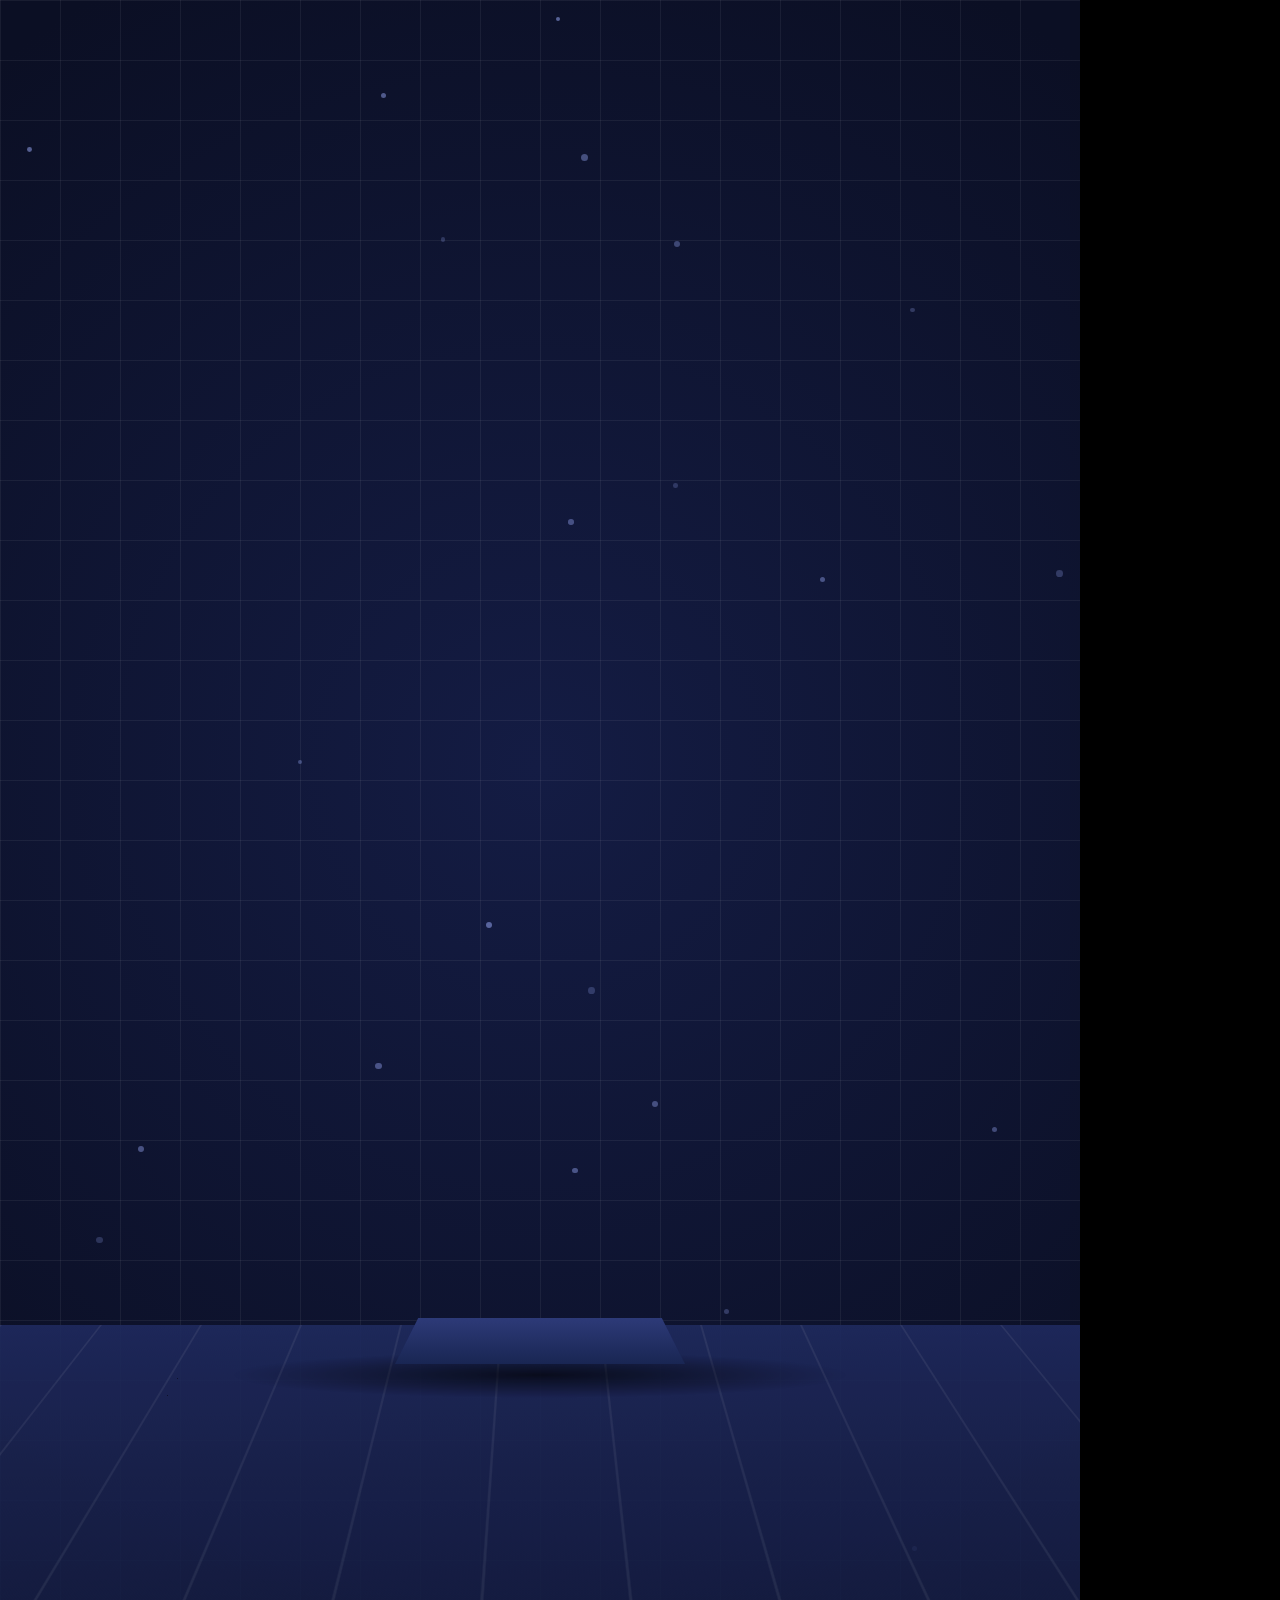
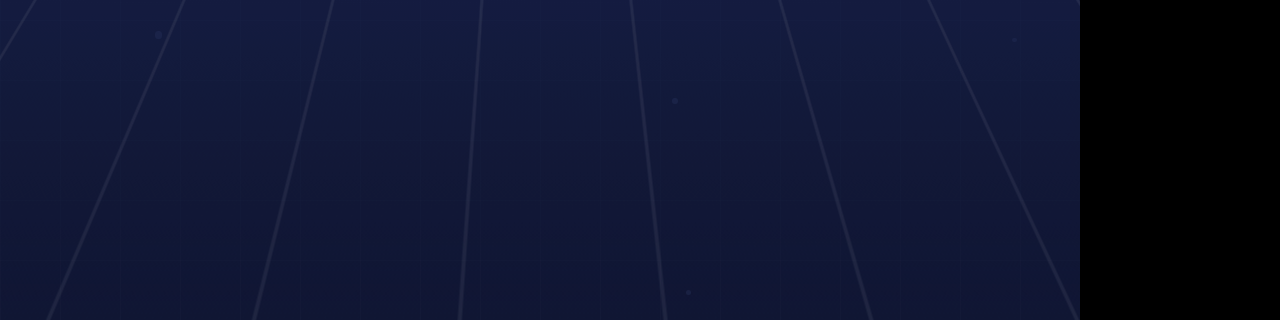
==== commit 668fa6f6: "Cierra Fase 2: regla v0.4, patrones y probar.js" ====
--- a/episodios/ep01-qr/index.html
+++ b/episodios/ep01-qr/index.html
@@ -18,7 +18,11 @@
 .chunk span.key{border:4px solid var(--blue);padding:0 14px;border-radius:6px}
 .chunk span.key::before,.chunk span.key::after{content:"";position:absolute;width:18px;height:18px;border-radius:50%;background:var(--blue)}
 .chunk span.key::before{left:-12px;top:-12px}.chunk span.key::after{right:-12px;bottom:-12px}
-#lbls div{position:absolute;left:50%;top:1340px;transform:translateX(-50%);width:max-content;max-width:980px;text-align:center;font-size:40px;font-weight:800;letter-spacing:1.5px;padding:16px 36px;border-radius:44px;background:rgba(11,15,36,.92);border:3px solid #ffffff22;opacity:0;visibility:hidden}
+#lbls .lb{position:absolute;left:50%;top:1340px;transform:translateX(-50%);width:max-content;max-width:980px;text-align:center;font-size:40px;font-weight:800;letter-spacing:1.5px;padding:16px 36px;border-radius:44px;background:rgba(11,15,36,.92);border:3px solid #ffffff22;opacity:0;visibility:hidden}
+.lbl-line{position:absolute;left:538px;top:1210px;width:4px;height:130px;transform-origin:50% 100%}
+.lbl-node{position:absolute;left:531px;top:1201px;width:18px;height:18px;border-radius:50%}
+#tilt{position:absolute;left:0;top:0;width:1080px;height:1920px}
+#fog{position:absolute;left:0;top:430px;width:1080px;height:640px;background:linear-gradient(180deg,rgba(11,15,36,.92),rgba(11,15,36,0));opacity:0;pointer-events:none}
 /* propio del episodio */
 #qrwrap{left:127px;top:500px;width:825px;height:825px;background:#fff;border-radius:36px;clip-path:inset(0px)}
 #qrsvg{position:absolute;left:66px;top:66px}
@@ -34,27 +38,53 @@
 #fol{position:absolute;left:340px;top:560px;width:400px;height:96px;border-radius:48px;background:var(--amber);color:#0B0F24;font-size:44px;font-weight:800}
 #fol span{position:absolute;inset:0;display:flex;align-items:center;justify-content:center}
 #fol2{opacity:0}
+#bk{left:0;top:0;width:825px;height:825px}
+#bk .b{position:absolute;width:46px;height:46px;border-radius:9px;background:#4B5BFF;box-shadow:0 0 18px #4B5BFF99;opacity:0}
+#mesa{left:-300px;top:1325px;width:1680px;height:900px;background:repeating-linear-gradient(90deg,#ffffff12 0 2px,transparent 2px 100px),linear-gradient(180deg,#1f2a5e 0%,#111838 55%,rgba(11,15,36,0) 100%);transform:perspective(900px) rotateX(58deg);transform-origin:50% 0%;opacity:.9}
+#sombra{left:230px;top:1352px;width:620px;height:46px;border-radius:50%;background:radial-gradient(ellipse at center,rgba(0,0,0,.65),rgba(0,0,0,0) 70%)}
+#soporte{left:395px;top:1318px;width:290px;height:46px;background:linear-gradient(#2d3a78,#192653);clip-path:polygon(8% 0,92% 0,100% 100%,0 100%)}
+#cono{left:0;top:0;pointer-events:none;opacity:0}
+#bits{left:0;top:0;width:1080px;height:1920px}
+.bit{position:absolute;font-size:34px;font-weight:800;color:#FFB703;opacity:0}
+#cel{left:360px;top:1250px;width:360px;height:700px;border-radius:54px;background:#0e1330;border:8px solid #3d4a95;overflow:hidden}
+#cel .notch{position:absolute;left:125px;top:14px;width:110px;height:24px;border-radius:12px;background:#05070f}
+#vf{position:absolute;left:55px;top:80px;width:250px;height:250px;border-radius:26px;background:#fff;display:flex;align-items:center;justify-content:center;box-shadow:0 0 0 4px #4B5BFF}
+#dec{position:absolute;left:55px;right:55px;top:350px;height:40px;border-radius:20px;background:#4B5BFF;display:flex;align-items:center;justify-content:center;font-size:20px;font-weight:800;opacity:0}
+#res{position:absolute;left:35px;right:35px;top:415px}
+.row{position:relative;height:62px;margin-bottom:12px;border-radius:16px;background:#192653;border:2px solid #ffffff22;display:flex;align-items:center;padding-left:62px;font-size:24px;font-weight:800;opacity:0}
+.row i{position:absolute;left:20px;top:19px;width:22px;height:22px;border-radius:50%;background:#FFB703}
+.vfc{position:absolute;display:block;width:34px;height:34px;border:5px solid #FFB703}
+.vfc.tl{left:-14px;top:-14px;border-right:0;border-bottom:0;border-top-left-radius:10px}
+.vfc.tr{right:-14px;top:-14px;border-left:0;border-bottom:0;border-top-right-radius:10px}
+.vfc.bl{left:-14px;bottom:-14px;border-right:0;border-top:0;border-bottom-left-radius:10px}
+.vfc.br{right:-14px;bottom:-14px;border-left:0;border-top:0;border-bottom-right-radius:10px}
 </style></head><body>
-<div data-hf-id="hf-7n1z" id="stage" data-composition-id="qr-ep01" data-start="0" data-width="1080" data-height="1920">
-  <div data-hf-id="hf-117o" id="bgclip" class="abs clip" data-start="0" data-duration="70.0" data-track-index="0"><div data-hf-id="hf-7x5s" id="bg-grid" class="grid"></div><div data-hf-id="hf-r1g1" id="dust"></div></div>
-  <div data-hf-id="hf-vkyj" id="qrclip" class="abs clip" data-start="0" data-duration="65.0" data-track-index="1"><div data-hf-id="hf-j427" id="world"><div data-hf-id="hf-3ztn" id="qrwrap" class="abs">
-      <svg data-hf-id="hf-tzsp" id="qrsvg" width="693" height="693" viewBox="0 0 693 693"></svg>
-      <div data-hf-id="hf-oa7d" id="p1" class="abs patch"></div><div data-hf-id="hf-r4dr" id="beam" class="abs"></div>
+<div id="stage" data-composition-id="qr-ep01" data-start="0" data-width="1080" data-height="1920">
+  <div id="bgclip" class="abs clip" data-start="0" data-duration="70.0" data-track-index="0"><div id="bg-grid" class="grid"></div><div id="dust"></div></div>
+  <div id="qrclip" class="abs clip" data-start="0" data-duration="65.0" data-track-index="1"><div id="world"><div id="tilt"><div id="mesa" class="abs"></div><div id="sombra" class="abs"></div><div id="soporte" class="abs"></div>
+    <div id="qrwrap" class="abs">
+      <svg id="qrsvg" width="693" height="693" viewBox="0 0 693 693"></svg>
+      <div id="p1" class="abs patch"></div><div id="beam" class="abs"></div>
     </div>
-</div></div>
-  <div data-hf-id="hf-6x7q" id="lbls" class="clip" data-start="0" data-duration="65.0" data-track-index="2"></div>
-  <div data-hf-id="hf-9ba6" id="cards" class="clip" data-start="47.21" data-duration="6.77" data-track-index="3">
-    <div data-hf-id="hf-t2uo" class="card" style="left:60px">MENSAJE</div><div data-hf-id="hf-a53e" class="card" style="left:390px">CONTACTO</div><div data-hf-id="hf-51yg" class="card" style="left:720px">WEB</div>
+    <svg id="cono" class="abs" width="1080" height="1920" viewBox="0 0 1080 1920"><defs><linearGradient id="gcono" x1="0" y1="1" x2="0" y2="0"><stop offset="0" stop-color="#FFB703" stop-opacity=".65"/><stop offset="1" stop-color="#FFB703" stop-opacity="0"/></linearGradient></defs><polygon points="640,1256 250,650 870,650" fill="url(#gcono)"/></svg>
+    <div id="bits" class="abs"></div>
+    <div id="cel" class="abs">
+      <div class="notch"></div>
+      <div id="vf"><div id="vfqr"></div><i class="vfc tl"></i><i class="vfc tr"></i><i class="vfc bl"></i><i class="vfc br"></i></div>
+      <div id="dec">✓ DECODIFICADO</div>
+      <div id="res"><div class="row"><i></i>MENSAJE</div><div class="row"><i></i>CONTACTO</div><div class="row"><i></i>WEB</div></div>
+    </div>
+</div></div><div id="fog"></div></div>
+  <div id="lbls" class="clip" data-start="0" data-duration="65.0" data-track-index="2"></div>
+  <div id="cta" class="clip" data-start="65.0" data-duration="5" data-track-index="3">
+    <div id="fol"><span id="fol1">＋ Seguir</span><span id="fol2">✓ Siguiendo</span></div>
+    <div id="sheet"><div class="h">Enviar a</div>
+      <div class="av" style="left:75px">A</div><div class="av" style="left:285px">B</div><div class="av" style="left:495px">C</div><div class="av" style="left:705px">D</div>
+      <div id="ring"></div><div id="sent">✓ Enviado</div></div>
   </div>
-  <div data-hf-id="hf-oy0n" id="cta" class="clip" data-start="65.0" data-duration="5" data-track-index="3">
-    <div data-hf-id="hf-hgxk" id="fol"><span data-hf-id="hf-dxcm" id="fol1">＋ Seguir</span><span data-hf-id="hf-u23j" id="fol2">✓ Siguiendo</span></div>
-    <div data-hf-id="hf-0n66" id="sheet"><div data-hf-id="hf-naue" class="h">Enviar a</div>
-      <div data-hf-id="hf-m9y5" class="av" style="left:75px">A</div><div data-hf-id="hf-l2ex" class="av" style="left:285px">B</div><div data-hf-id="hf-ypoh" class="av" style="left:495px">C</div><div data-hf-id="hf-crvk" class="av" style="left:705px">D</div>
-      <div data-hf-id="hf-m1rf" id="ring"></div><div data-hf-id="hf-3j3k" id="sent">✓ Enviado</div></div>
-  </div>
-
-  <div data-hf-id="hf-q6lu" id="cap" class="clip" data-start="0" data-duration="70.0" data-track-index="5"></div>
-  <audio data-hf-id="hf-jn6q" id="voz" src="voz.wav" data-start="0" data-duration="69.464" data-track-index="9" data-volume="1"></audio>
+
+  <div id="cap" class="clip" data-start="0" data-duration="70.0" data-track-index="5"></div>
+  <audio id="voz" src="voz.wav" data-start="0" data-duration="69.464" data-track-index="9" data-volume="1"></audio>
   <script src="https://cdn.jsdelivr.net/npm/gsap@3.12.5/dist/gsap.min.js"></script>
   <script>
   const tl=gsap.timeline({paused:true});
@@ -77,11 +107,26 @@
     .to('#dust',{x:cl(st.x*.5,400),y:cl(st.y*.5,400),scale:1+(ps-1)*.4,duration:dur,ease},t0);
 }
 const blur=(t0,dur,px=7)=>tl.to('#world',{filter:`blur(${px}px)`,duration:dur/2,ease:'power1.out'},t0).to('#world',{filter:'blur(0px)',duration:dur/2,ease:'power1.in'},t0+dur/2);
-
-// comun: etiquetas con fondo propio. etiquetas([[inicio,fin,'TEXTO','bad'?], ...])
+// tilt(inicio,duración,{rx,ry,rz}): inclina el mundo en 3D (perspectiva) y activa la niebla de profundidad si hay inclinación
+tl.set('#tilt',{transformPerspective:1400,rotationX:0,rotationY:0,rotationZ:0},0);
+const tilt=(t0,dur,s,ease='power2.inOut')=>tl.to('#tilt',{rotationX:s.rx||0,rotationY:s.ry||0,rotationZ:s.rz||0,duration:dur,ease},t0).to('#fog',{opacity:s.rx?1:0,duration:dur,ease:'none'},t0);
+// enganchar(inicio,{rx,ry,rz},dur): el mundo llega torcido y se endereza con un rebote suave (como al «fijar» las esquinas); deja la inclinación rx
+function enganchar(t0,s,dur=1.0){tilt(t0,dur,s);return tl.to('#tilt',{rotationZ:0,rotationY:0,duration:.9,ease:'back.out(1.4)'},t0+dur+.1);}
+
+// comun: etiquetas con fondo propio y línea guía que se dibuja. etiquetas([[inicio,fin,'TEXTO','bad'?], ...])
 function etiquetas(LB){
   const lb=document.getElementById('lbls');
-  LB.forEach(([a,b,txt,c])=>{const e=document.createElement('div');e.textContent=txt;e.style.color=c==='bad'?'var(--bad)':'var(--amber)';lb.appendChild(e);tl.fromTo(e,{autoAlpha:0},{autoAlpha:1,duration:.25},a).to(e,{autoAlpha:0,duration:.2},b);});
+  LB.forEach(([a,b,txt,c])=>{
+    const col=c==='bad'?'var(--bad)':'var(--amber)';
+    const e=document.createElement('div');e.className='lb';e.textContent=txt;e.style.color=col;
+    const l=document.createElement('div');l.className='lbl-line';l.style.background=col;
+    const n=document.createElement('div');n.className='lbl-node';n.style.background=col;
+    lb.append(l,n,e);
+    tl.fromTo(l,{scaleY:0},{scaleY:1,duration:.3,ease:'power2.out'},Math.max(0,a-.2))
+      .fromTo(n,{scale:0},{scale:1,duration:.2,ease:'back.out(2)'},a+.05)
+      .fromTo(e,{autoAlpha:0},{autoAlpha:1,duration:.25},a)
+      .to(e,{autoAlpha:0,duration:.2},b).to(l,{scaleY:0,duration:.2},b).to(n,{scale:0,duration:.15},b);
+  });
 }
 
 // comun: subtítulos karaoke. Usa CAPS = [{w,s,e,f}] (palabra, inicio, fin, fin de cláusula). Las [palabras] llevan recuadro.
@@ -112,7 +157,7 @@
   const S7=7*m;
   const hl=[[0,0],[(n-7)*m,0],[0,(n-7)*m]].map(([x,y])=>`<rect x="${x-14}" y="${y-14}" width="${S7+25}" height="${S7+25}" fill="none" stroke="#4B5BFF" stroke-width="7" rx="8"/>`+[[x-14,y-14],[x+S7+11,y-14],[x-14,y+S7+11],[x+S7+11,y+S7+11]].map(([a,b])=>`<circle cx="${a}" cy="${b}" r="13" fill="#4B5BFF"/>`).join('')).join('');
   const scr='<path d="M110 120 L330 330" stroke="#fff" stroke-width="13" stroke-linecap="round"/><path d="M200 80 L420 300" stroke="#fff" stroke-width="9" stroke-linecap="round"/><path d="M90 250 L250 420" stroke="#fff" stroke-width="11" stroke-linecap="round"/>';
-  document.getElementById('qrsvg').innerHTML=`<g id="f" class="m">${f}</g><g id="t" class="m">${t}</g><g id="d" class="m">${d}</g><g id="hl" opacity="0">${hl}</g><g id="scr" opacity="0">${scr}</g><ellipse id="stn" cx="470" cy="470" rx="105" ry="80" fill="#8a6a3b" opacity="0"/>`;
+  document.getElementById('qrsvg').innerHTML=`<defs><filter id="glow" x="-30%" y="-30%" width="160%" height="160%"><feGaussianBlur stdDeviation="9"/></filter></defs><g id="dglow" fill="#FFB703" filter="url(#glow)" opacity="0">${d}</g><g id="f" class="m">${f}</g><g id="t" class="m">${t}</g><g id="d" class="m">${d}</g><g id="hl" opacity="0">${hl}</g><g id="scr" opacity="0">${scr}</g><ellipse id="stn" cx="470" cy="470" rx="105" ry="80" fill="#8a6a3b" opacity="0"/>`;
   const W='#qrwrap',NR=document.querySelectorAll('.m rect').length;
   const WIDE={x:0,y:0,s:1,r:0}, DIVE0=CTA-1.4;
   tl.set('#world',{x:0,y:0,scale:1,rotation:0,filter:'blur(0px)'},0);
@@ -121,17 +166,15 @@
   cam(T(2,0),1.3,focus(307,680,2.2),'power3.inOut'); blur(T(2,0)+.1,.9);           // 2 cuadrícula
   cam(T(2,0)+1.3,T(2,.8)-T(2,0)-1.3,focus(560,900,2.2),'none');
   cam(T(2,.8),1.3,WIDE);
-  cam(T(3,0),1.2,focus(307,680,2.3),'power3.inOut'); blur(T(3,0)+.1,.8,6);         // 3 esquinas
-  cam(T(3,.22),1.1,focus(769,680,2.3));
-  cam(T(3,.45),1.1,focus(307,1142,2.3));
-  cam(T(3,.68),1.4,{x:0,y:0,s:1.1,r:0});
+  cam(T(3,.2),1.2,focus(307,680,2.3),'power3.inOut'); blur(T(3,.2)+.1,.8,6);         // 3 esquinas
+  cam(T(3,.38),1.1,focus(769,680,2.3));
+  cam(T(3,.55),1.1,focus(307,1142,2.3));
+  cam(T(3,.7),1.4,{x:0,y:0,s:1.1,r:0});
   cam(T(4,0),1.4,focus(640,911,1.5));                                              // 4 respaldo
   cam(T(4,0)+1.4,T(4,.95)-T(4,0)-1.4,focus(480,911,1.5),'none');
   cam(T(5,0),1.3,focus(538,911,1.15));                                             // 5 casos límite
   cam(C(12),1.0,WIDE);
   cam(C(14,.62),1.2,focus(307,680,1.8));
-  cam(T(6,0),1.3,{x:0,y:-279,s:.4,r:0},'power3.inOut'); blur(T(6,0)+.1,.9);        // 6 resultado
-  cam(T(6,0)+1.3,SC[6][1]-T(6,0)-2.5,{x:0,y:-292,s:.42,r:0},'none');
   cam(T(7,0),1.2,WIDE,'power3.inOut');                                             // 7 rapidez
   cam(C(19),CL[19][1]-CL[19][0],focus(538,911,1.2),'none');
   cam(T(8,0),1.2,focus(538,911,1.3));                                              // 8 cierre
@@ -141,7 +184,7 @@
   tl.to('#bg-grid',{x:0,y:0,scale:1,duration:1.6,ease:'power2.out'},CTA).to('#dust',{x:0,y:0,scale:1,duration:1.6,ease:'power2.out'},CTA);
   etiquetas([[1.9,3.25,'✓ DAÑADO Y SE LEE'],[C(1,.08),CL[1][1],'¿CÓMO LEE LO QUE FALTA?'],[C(2,.3),CL[2][1],'CORRECCIÓN DE ERRORES'],
    [T(2,.1),T(2,.55),'NEGRO = 1  ·  BLANCO = 0'],[T(2,.58),T(2,.8),'1 0 1 1 0 0 1 0'],
-   [T(3,.02),T(3,.6),'ESQUINAS → POSICIÓN'],[T(3,.68),T(3,.97),'MÓDULOS → DATOS'],[T(4,.1),T(4,.97),'DATOS + RESPALDO'],
+   [C(5,.4),T(3,.19),'APUNTA CON LA CÁMARA'],[T(3,.21),T(3,.66),'ESQUINAS → POSICIÓN'],[T(3,.72),T(3,.97),'MÓDULOS → DATOS'],[T(4,.1),T(4,.97),'DATOS + RESPALDO'],
    [CL[9][0],CL[10][1],'RAYADO · SUCIO · TAPADO'],[CL[11][0],CL[11][1],'✓ TODAVÍA SE LEE'],[CL[13][0],CL[13][1],'✕ NO ES INDESTRUCTIBLE','bad'],
    [C(14,.05),C(14,.55),'L 7 % · M 15 % · Q 25 % · H 30 %'],[C(14,.66),CL[14][1],'✕ ESQUINA DAÑADA','bad'],
    [C(18,.5),CL[18][1],'EN SEGUNDOS'],[CL[19][0],CL[19][1],'SIN ENTENDER CADA CUADRADO'],
@@ -150,15 +193,12 @@
   tl.from(W,{scale:.6,autoAlpha:0,duration:.8,ease:'power2.out'},0);
   tl.to('#scr',{opacity:1,duration:.4},.9).to('#stn',{opacity:.8,duration:.4},1.5).to('#scr,#stn',{opacity:0,duration:.4},T(1,.55));   // 0 daño
   tl.to('.m rect',{opacity:.12,duration:.3},T(2,0)).to('.m rect',{opacity:1,duration:.01,stagger:(.58*(SC[2][1]-SC[2][0]))/NR},T(2,.12));   // 2
-  tl.to('#d rect,#t rect',{opacity:.15,duration:.4},T(3,0)).to('#hl',{opacity:1,duration:.5},T(3,.03)).to('#hl',{opacity:0,duration:.3},T(3,.66)).to('#d rect,#t rect',{opacity:1,duration:.4},T(3,.68));   // 3
+  tl.to('#d rect,#t rect',{opacity:.15,duration:.4},T(3,.2)).to('#hl',{opacity:1,duration:.5},T(3,.22)).to('#hl',{opacity:0,duration:.3},T(3,.97)).to('#d rect,#t rect',{opacity:1,duration:.4},T(3,.7));   // 3
   tl.to('#f rect',{opacity:.15,duration:.4},T(4,0)).to('#d',{fill:'#FFB703',duration:.4},T(4,.05)).to('#d rect:nth-child(3n)',{fill:'#4B5BFF',duration:.3,stagger:.02},T(4,.45));   // 4
   tl.to('#d',{fill:'#0B0F24',duration:.3},T(5,0)).to('#d rect:nth-child(3n)',{fill:'#0B0F24',duration:.3},T(5,0)).to('#f rect',{opacity:1,duration:.3},T(5,0));   // 5
   tl.to('#scr',{opacity:1,duration:.35},CL[9][0]+.3).to('#stn',{opacity:.8,duration:.35},CL[10][0]+.1).to('#p1',{opacity:1,duration:.4},C(10,.55))
     .to('#scr,#stn,#p1',{opacity:0,duration:.35},CL[12][0]).set('#p1',{x:-237,y:-237,scale:1.421},CL[12][0]+.5)
     .to('#p1',{opacity:1,duration:.4},C(14,.66)).to('#p1',{opacity:0,duration:.4},CL[14][1]);
-  tl.fromTo('.card:nth-child(1)',{y:60,opacity:0},{y:0,opacity:1,duration:.5},CL[16][0])                          // 6 tarjetas
-    .fromTo('.card:nth-child(2)',{y:60,opacity:0},{y:0,opacity:1,duration:.5},CL[17][0])
-    .fromTo('.card:nth-child(3)',{y:60,opacity:0},{y:0,opacity:1,duration:.5},C(17,.55));
   tl.to('#beam',{opacity:1,duration:.2},C(18,.1)).to('#beam',{y:815,duration:1.5,ease:'power1.inOut'},C(18,.1)+.1)   // 7 haz de escaneo
     .to('#beam',{y:0,duration:1.5,ease:'power1.inOut'},CL[19][0]).to('#beam',{opacity:0,duration:.3},CL[19][0]+1.6);
   tl.to('#d',{fill:'#FFB703',duration:.4},C(21,.15)).to('#d rect:nth-child(3n)',{fill:'#4B5BFF',duration:.3,stagger:.02},C(21,.3));   // 8
@@ -166,6 +206,50 @@
     .from('#sheet',{y:300,opacity:0,duration:.6},CTA+.3).from('.av',{scale:0,duration:.3,stagger:.1},CTA+.9)
     .fromTo('#ring',{scale:.2,opacity:1},{scale:1.4,opacity:0,duration:.6},C(22,.42)).to('#sent',{opacity:1,duration:.3},C(22,.55));
 
+  // ================= FASE 2 =================
+  // perspectiva: el QR llega torcido, las esquinas lo «enganchan» y se endereza; luego sigue inclinado en 3D
+  const t3=T(3,.7);
+  enganchar(t3,{rx:36,ry:-10,rz:12});
+  tilt(T(5,0),1.2,{rx:0,ry:0,rz:0});
+  tilt(T(7,0),1.3,{rx:34,ry:8,rz:0});
+  tilt(T(8,0),1.2,{rx:0,ry:0,rz:0});
+  // brillo en los módulos de datos (copia desenfocada debajo)
+  tl.to('#dglow',{opacity:.9,duration:.5},T(4,.05)).to('#dglow',{opacity:0,duration:.3},T(5,0)).to('#dglow',{opacity:.9,duration:.5},C(21,.15));
+  // bloques de respaldo que llegan a reconstruir la zona tapada
+  const bk=document.createElement('div');bk.id='bk';bk.className='abs';document.getElementById('qrwrap').appendChild(bk);
+  for(let i=0;i<9;i++){const q=document.createElement('div');q.className='b';q.style.left=(331+(i%3)*58)+'px';q.style.top=(331+Math.floor(i/3)*58)+'px';bk.appendChild(q);}
+  tl.fromTo('#bk .b',{x:i=>([-1,0,1][i%3])*260,y:i=>([-1,0,1][Math.floor(i/3)])*260,scale:.3,opacity:0},{x:0,y:0,scale:1,opacity:1,duration:.55,ease:'back.out(1.5)',stagger:.06},CL[11][0])
+    .to('#bk .b',{opacity:0,duration:.3},CL[12][0]);
+
+  // ================= FASE 2b: celular que escanea, escenario y zoom a la pantalla =================
+  document.getElementById('vfqr').innerHTML=`<svg viewBox="0 0 693 693" width="200" height="200"><g fill="#0B0F24">${f}${t}${d}</g></svg>`;
+  tl.set('#cel',{transformPerspective:1000},0);
+  // S3: el celular entra desde abajo apuntando al QR; el haz sale de su cámara y barre el código
+  tl.fromTo('#cel',{y:900,rotationZ:12},{y:0,rotationZ:0,duration:1.1,ease:'power3.out'},C(5,0)-.2);
+  const ts=C(5,.35);
+  tl.to('#cono',{opacity:1,duration:.3},ts).to('#cono',{opacity:0,duration:.3},T(3,.19));
+  tl.to('#beam',{opacity:1,duration:.2},ts).to('#beam',{y:815,duration:1.3,ease:'power1.inOut'},ts+.1).to('#beam',{opacity:0,duration:.2},ts+1.4).to('#beam',{y:0,duration:.01},ts+1.65);
+  // vista amplia: el haz vuelve suave y los bits viajan del QR al celular
+  const tw=T(3,.7);
+  tl.to('#cono',{opacity:.7,duration:.4},tw).to('#cono',{opacity:0,duration:.3},T(3,.96));
+  const bits=document.getElementById('bits');
+  for(let i=0;i<8;i++){const q=document.createElement('div');q.className='bit';q.textContent=i%2?'1':'0';q.style.left=(250+i*80)+'px';q.style.top='1040px';bits.appendChild(q);}
+  tl.fromTo('#bits .bit',{y:0,x:0,opacity:0},{y:i=>216+(i%3)*10,x:i=>640-(250+i*80),opacity:1,duration:.7,stagger:.12,ease:'power1.in'},tw+.2)
+    .to('#bits .bit',{opacity:0,duration:.25},T(3,.97));
+  // el celular sale (se ve siempre su pantalla: la cámara trasera apunta al QR)
+  tl.to('#cel',{y:900,duration:.8,ease:'power2.in'},T(3,.97));
+  // S6: vuelve con la pantalla al frente y la cámara se mete en ella: lo que lee
+  tl.fromTo('#cel',{y:900},{y:-370,duration:1.1,ease:'power3.out'},T(6,0));
+  cam(T(6,0),1.5,focus(540,1230,2.7),'power3.inOut'); blur(T(6,0)+.1,.9);
+  cam(T(6,0)+1.5,SC[6][1]-T(6,0)-1.7,focus(540,1235,2.9),'none');
+  tl.fromTo('#dec',{opacity:0,y:20},{opacity:1,y:0,duration:.4},C(15,.25))
+    .fromTo('.row:nth-child(1)',{opacity:0,y:30},{opacity:1,y:0,duration:.45},CL[16][0])
+    .fromTo('.row:nth-child(2)',{opacity:0,y:30},{opacity:1,y:0,duration:.45},CL[17][0])
+    .fromTo('.row:nth-child(3)',{opacity:0,y:30},{opacity:1,y:0,duration:.45},C(17,.55));
+  tl.to('#cel',{y:900,duration:1.0,ease:'power2.in'},T(7,0));
+  // el visor «engancha» el código: las cuatro esquinas de enfoque se cierran
+  tl.fromTo('.vfc',{scale:1.6,opacity:0},{scale:1,opacity:1,duration:.35,ease:'back.out(2)',stagger:.06},ts+.9);
+
   window.__timelines=window.__timelines||{};window.__timelines['qr-ep01']=tl;
   </script>
 </div></body></html>
